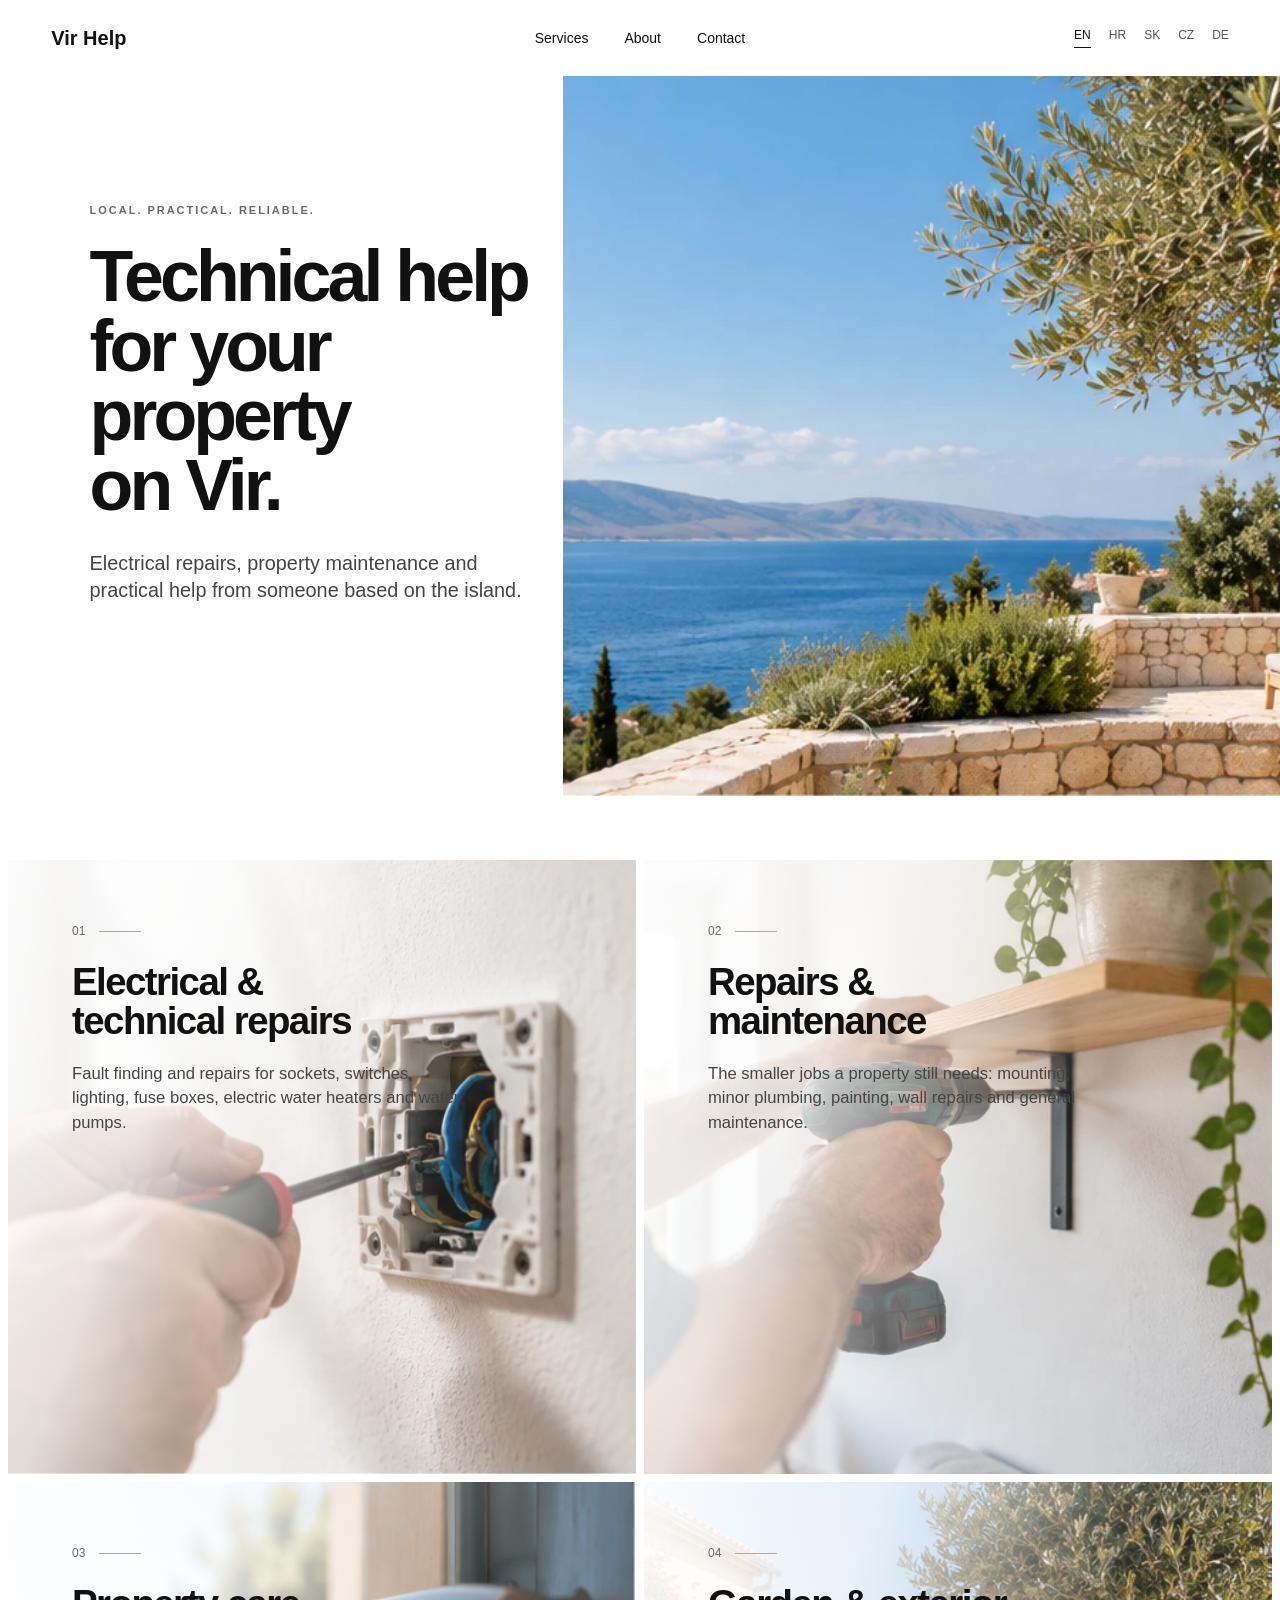
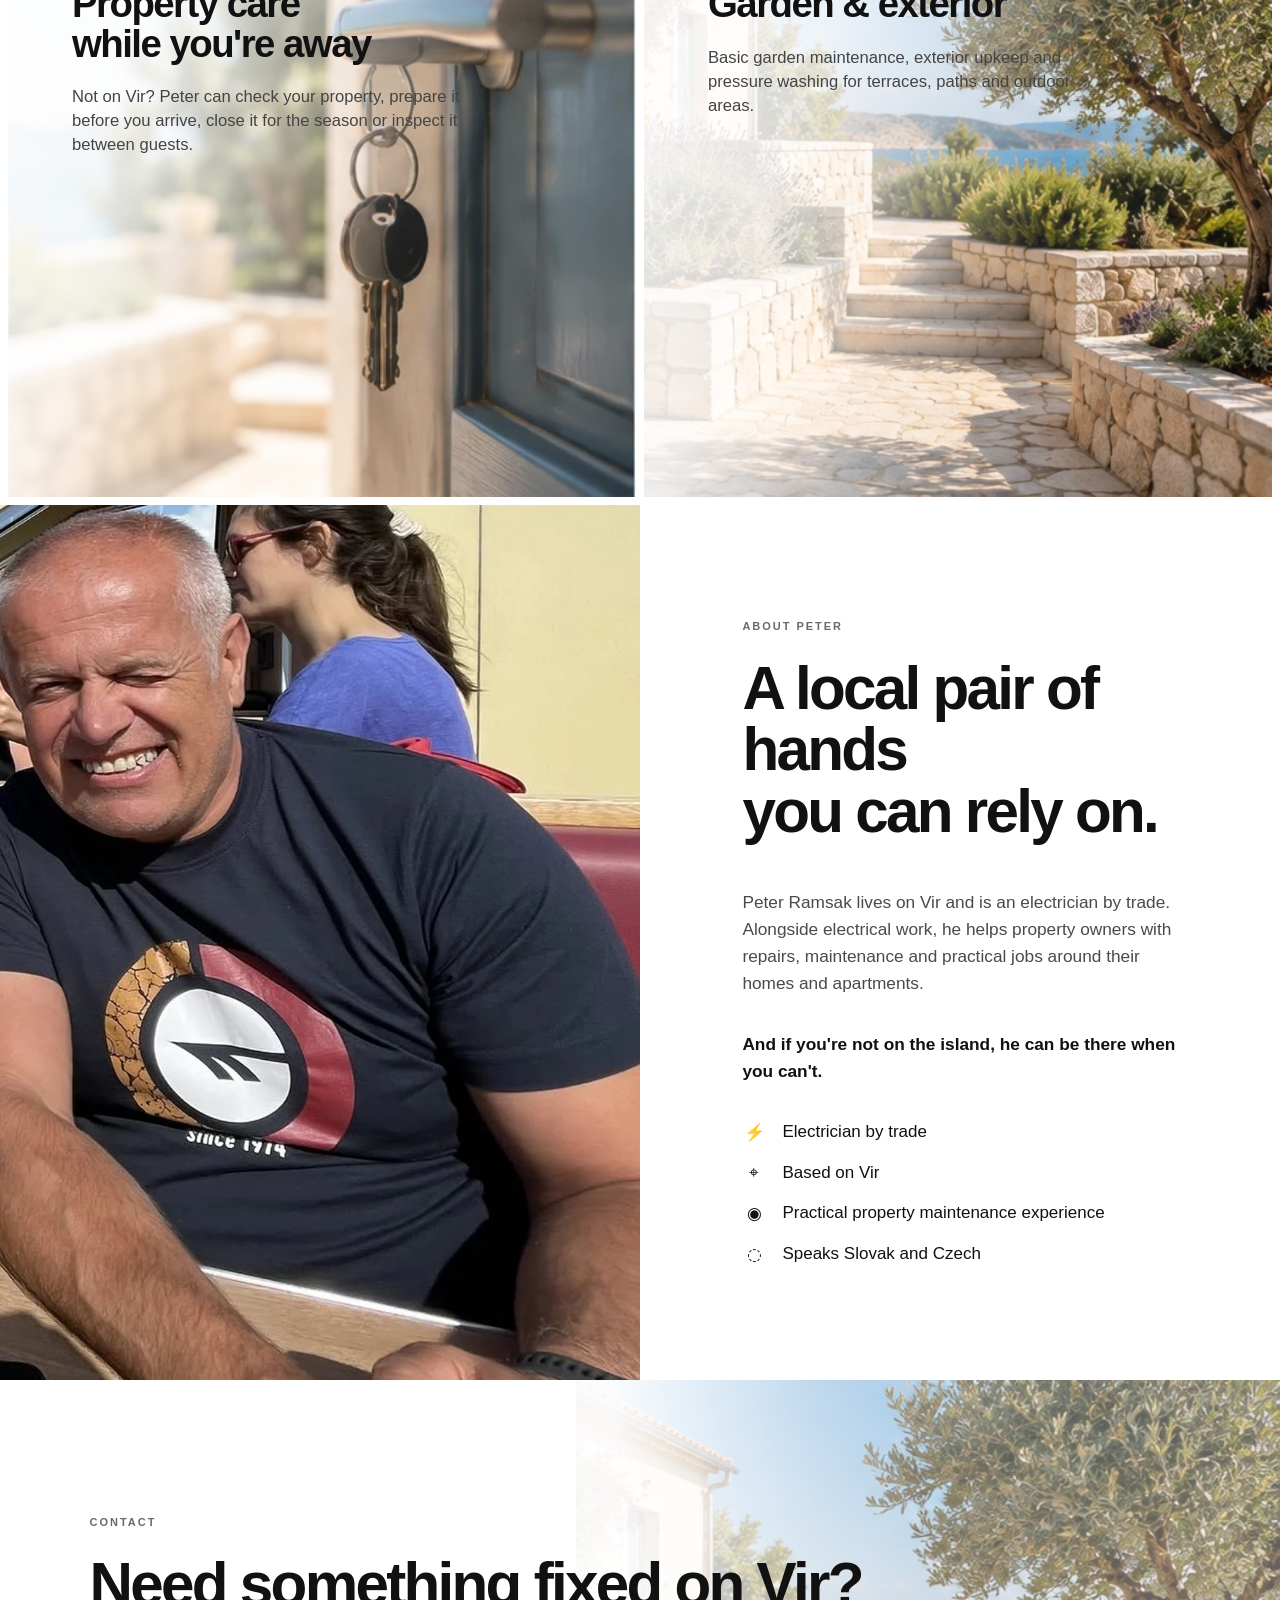
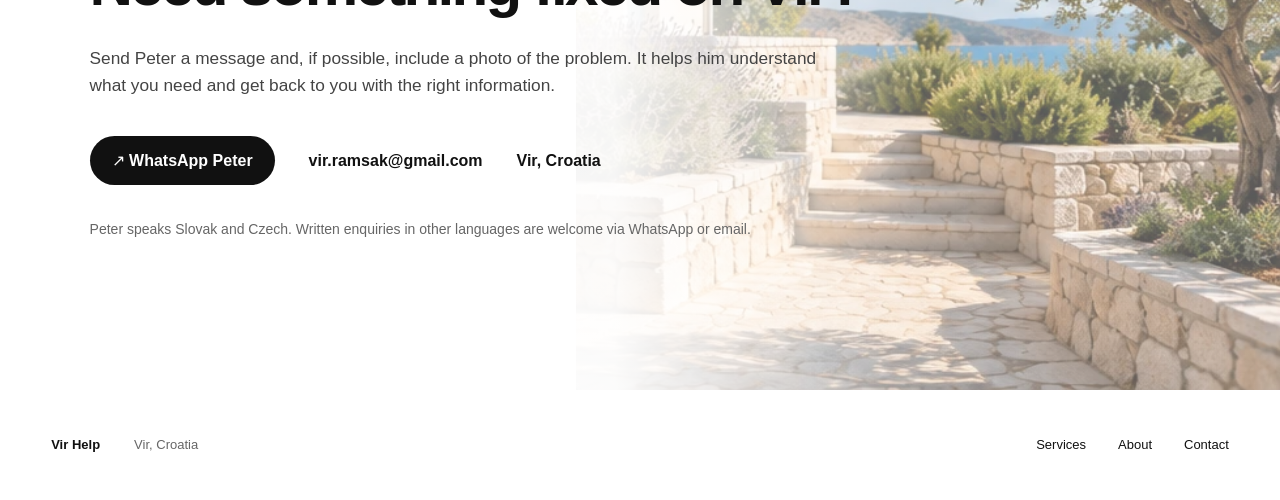
==== index.html @ cfc469b1 "Add files via upload" ====
<!doctype html>
<html lang="en">
<head>
  <meta charset="utf-8">
  <meta name="viewport" content="width=device-width, initial-scale=1">
  <title>Vir Help | Electrical Repairs & Property Maintenance on Vir</title>
  <meta name="description" content="Local electrical repairs, property maintenance and property care on Vir, Croatia. Technical help for homeowners, holiday properties and apartments.">
  <meta property="og:title" content="Vir Help | Technical help for your property on Vir">
  <meta property="og:description" content="Electrical repairs, property maintenance and practical help from someone based on the island.">
  <meta name="theme-color" content="#ffffff">
  <link rel="stylesheet" href="style.css">
</head>
<body>
  <header class="site-header">
    <a class="brand" href="#top">Vir Help</a>
    <nav class="main-nav" aria-label="Main navigation">
      <a href="#services">Services</a>
      <a href="#about">About</a>
      <a href="#contact">Contact</a>
    </nav>
    <nav class="languages" aria-label="Languages">
      <a class="active" href="#" aria-current="page">EN</a>
      <span>HR</span><span>SK</span><span>CZ</span><span>DE</span>
    </nav>
  </header>

  <main id="top">
    <section class="hero">
      <div class="hero-copy">
        <p class="eyebrow">LOCAL. PRACTICAL. RELIABLE.</p>
        <h1>Technical help<br>for your property<br>on Vir.</h1>
        <p class="hero-lede">Electrical repairs, property maintenance and practical help from someone based on the island.</p>
      </div>
      <div class="hero-image" role="img" aria-label="Property on Vir"></div>
    </section>

    <div class="hero-gap" aria-hidden="true"></div>

    <section class="services-grid" id="services" aria-label="Services">
      <article class="service-card electrical">
        <div class="service-copy">
          <p class="service-number">01 <span></span></p>
          <h2>Electrical &amp;<br>technical repairs</h2>
          <p>Fault finding and repairs for sockets, switches, lighting, fuse boxes, electric water heaters and water pumps.</p>
        </div>
      </article>

      <article class="service-card maintenance">
        <div class="service-copy">
          <p class="service-number">02 <span></span></p>
          <h2>Repairs &amp;<br>maintenance</h2>
          <p>The smaller jobs a property still needs: mounting, minor plumbing, painting, wall repairs and general maintenance.</p>
        </div>
      </article>

      <article class="service-card property-care">
        <div class="service-copy">
          <p class="service-number">03 <span></span></p>
          <h2>Property care<br>while you're away</h2>
          <p>Not on Vir? Peter can check your property, prepare it before you arrive, close it for the season or inspect it between guests.</p>
        </div>
      </article>

      <article class="service-card exterior">
        <div class="service-copy">
          <p class="service-number">04 <span></span></p>
          <h2>Garden &amp; exterior</h2>
          <p>Basic garden maintenance, exterior upkeep and pressure washing for terraces, paths and outdoor areas.</p>
        </div>
      </article>
    </section>

    <section class="about" id="about">
      <div class="about-photo">
        <img src="peter.webp" alt="Peter Ramsak">
      </div>
      <div class="about-copy">
        <p class="eyebrow">ABOUT PETER</p>
        <h2>A local pair of hands<br>you can rely on.</h2>
        <p>Peter Ramsak lives on Vir and is an electrician by trade. Alongside electrical work, he helps property owners with repairs, maintenance and practical jobs around their homes and apartments.</p>
        <p class="about-emphasis">And if you're not on the island, he can be there when you can't.</p>
        <ul class="proof-list">
          <li><span aria-hidden="true">⚡</span> Electrician by trade</li>
          <li><span aria-hidden="true">⌖</span> Based on Vir</li>
          <li><span aria-hidden="true">◉</span> Practical property maintenance experience</li>
          <li><span aria-hidden="true">◌</span> Speaks Slovak and Czech</li>
        </ul>
      </div>
    </section>

    <section class="contact" id="contact">
      <div class="contact-inner">
        <p class="eyebrow">CONTACT</p>
        <h2>Need something fixed on Vir?</h2>
        <p>Send Peter a message and, if possible, include a photo of the problem. It helps him understand what you need and get back to you with the right information.</p>
        <div class="contact-actions">
          <a class="whatsapp" href="https://wa.me/385925024163" target="_blank" rel="noopener">
            <span aria-hidden="true">↗</span> WhatsApp Peter
          </a>
          <a href="mailto:vir.ramsak@gmail.com">vir.ramsak@gmail.com</a>
          <span>Vir, Croatia</span>
        </div>
        <p class="language-note">Peter speaks Slovak and Czech. Written enquiries in other languages are welcome via WhatsApp or email.</p>
      </div>
    </section>
  </main>

  <footer>
    <strong>Vir Help</strong>
    <span>Vir, Croatia</span>
    <nav aria-label="Footer navigation">
      <a href="#services">Services</a>
      <a href="#about">About</a>
      <a href="#contact">Contact</a>
    </nav>
  </footer>
</body>
</html>
---- style.css ----
*{box-sizing:border-box}html{scroll-behavior:smooth}body{margin:0;background:#fff;color:#111;font-family:-apple-system,BlinkMacSystemFont,"Helvetica Neue",Arial,sans-serif;-webkit-font-smoothing:antialiased}a{color:inherit;text-decoration:none}.site-header{height:76px;display:grid;grid-template-columns:1fr auto 1fr;align-items:center;padding:0 clamp(24px,4vw,72px);font-size:14px;background:#fff}.brand{font-size:20px;font-weight:650}.main-nav{display:flex;gap:36px}.languages{justify-self:end;display:flex;gap:18px;font-size:12px}.languages .active{border-bottom:1px solid;padding-bottom:5px}.languages span{color:#555}.hero{min-height:720px;display:grid;grid-template-columns:44% 56%;overflow:hidden}.hero-copy{padding:clamp(90px,10vw,150px) clamp(32px,7vw,110px);padding-right:30px;z-index:2}.eyebrow{font-size:11px;letter-spacing:.18em;font-weight:600;color:#696969;margin:0 0 26px}.hero h1{font-size:clamp(54px,5.6vw,92px);line-height:.97;letter-spacing:-.055em;margin:0;max-width:750px;font-weight:650}.hero-lede{font-size:clamp(18px,1.55vw,25px);line-height:1.35;max-width:570px;color:#444;margin-top:30px}.hero-image{background:linear-gradient(90deg,#fff0 0%,#fff0 25%),url("hero.webp") center/cover no-repeat}.hero-gap{height:clamp(48px,5vw,74px)}.services-grid{display:grid;grid-template-columns:repeat(2,minmax(0,1fr));gap:8px;padding:0 8px}.service-card{position:relative;min-height:clamp(560px,48vw,730px);background-size:cover;background-position:center;overflow:hidden}.service-card:after{content:"";position:absolute;inset:0;background:linear-gradient(110deg,rgba(255,255,255,.96) 0%,rgba(255,255,255,.82) 28%,rgba(255,255,255,.12) 61%,rgba(255,255,255,0) 100%)}.electrical{background-image:url("electrical.webp")}.maintenance{background-image:url("maintenance.webp")}.property-care{background-image:url("property-care.webp")}.exterior{background-image:url("exterior.webp")}.service-copy{position:relative;z-index:1;padding:clamp(42px,5vw,76px);max-width:530px}.service-number{font-size:12px;color:#6a6a6a;display:flex;align-items:center;gap:14px;margin:0 0 24px}.service-number span{display:inline-block;width:42px;height:1px;background:#aaa}.service-card h2{font-size:clamp(32px,3vw,48px);line-height:1.02;letter-spacing:-.04em;margin:0 0 22px}.service-card p:not(.service-number){font-size:clamp(16px,1.3vw,20px);line-height:1.45;color:#444;margin:0;max-width:470px}.about{min-height:720px;display:grid;grid-template-columns:1fr 1fr;margin-top:8px}.about-photo{overflow:hidden}.about-photo img{width:100%;height:100%;object-fit:cover;object-position:center 42%;display:block}.about-copy{padding:clamp(70px,9vw,140px) clamp(45px,8vw,130px);display:flex;flex-direction:column;justify-content:center}.about h2,.contact h2{font-size:clamp(42px,4.7vw,76px);line-height:1.02;letter-spacing:-.045em;margin:0 0 30px}.about-copy>p:not(.eyebrow){font-size:clamp(17px,1.35vw,21px);line-height:1.55;color:#4a4a4a;max-width:690px}.about-emphasis{color:#111!important;font-weight:600}.proof-list{list-style:none;padding:20px 0 0;margin:0;display:grid;gap:20px;font-size:17px}.proof-list li{display:flex;align-items:center;gap:16px}.proof-list li span{width:24px;text-align:center}.contact{min-height:610px;display:flex;align-items:center;background:linear-gradient(90deg,rgba(255,255,255,1) 0%,rgba(255,255,255,.96) 48%,rgba(255,255,255,.35) 72%),url("exterior.webp") right center/55% 100% no-repeat}.contact-inner{padding:clamp(75px,8vw,130px) clamp(32px,7vw,110px);max-width:1050px}.contact-inner>p:not(.eyebrow):not(.language-note){font-size:clamp(17px,1.35vw,21px);line-height:1.55;color:#444;max-width:760px}.contact-actions{display:flex;align-items:center;flex-wrap:wrap;gap:20px 34px;margin-top:38px;font-size:16px;font-weight:550}.whatsapp{background:#111;color:#fff;padding:15px 22px;border-radius:999px}.language-note{margin-top:34px;color:#666;font-size:14px;line-height:1.5}footer{min-height:110px;display:grid;grid-template-columns:auto auto 1fr;gap:34px;align-items:center;padding:0 clamp(24px,4vw,72px);font-size:13px}footer span{color:#666}footer nav{justify-self:end;display:flex;gap:32px}@media(max-width:850px){.site-header{grid-template-columns:1fr auto;height:66px}.main-nav{display:none}.languages{gap:11px}.hero{grid-template-columns:1fr;min-height:auto}.hero-copy{padding:85px 24px 60px}.hero h1{font-size:clamp(50px,13vw,74px)}.hero-image{height:50vh;min-height:380px}.hero-gap{height:48px}.services-grid{grid-template-columns:1fr;padding:0 6px;gap:6px}.service-card{min-height:620px}.service-copy{padding:42px 28px}.service-card:after{background:linear-gradient(180deg,rgba(255,255,255,.96) 0%,rgba(255,255,255,.78) 30%,rgba(255,255,255,0) 68%)}.about{grid-template-columns:1fr;min-height:auto;margin-top:6px}.about-photo{height:70vh;min-height:520px}.about-copy{padding:80px 24px 90px}.contact{min-height:650px;background:linear-gradient(180deg,#fff 0%,rgba(255,255,255,.94) 55%,rgba(255,255,255,.35) 100%),url("exterior.webp") center bottom/cover no-repeat}.contact-inner{padding:85px 24px 150px}.contact-actions{align-items:flex-start;flex-direction:column}.whatsapp{padding:16px 22px}footer{grid-template-columns:1fr 1fr;padding:30px 24px;gap:12px}footer nav{grid-column:1/-1;justify-self:start;margin-top:12px;gap:24px}}@media(max-width:480px){.languages span:nth-of-type(1),.languages span:nth-of-type(4){display:none}.service-card{min-height:570px}.about-photo{min-height:460px}.hero-image{min-height:330px}}@media(prefers-reduced-motion:reduce){html{scroll-behavior:auto}}
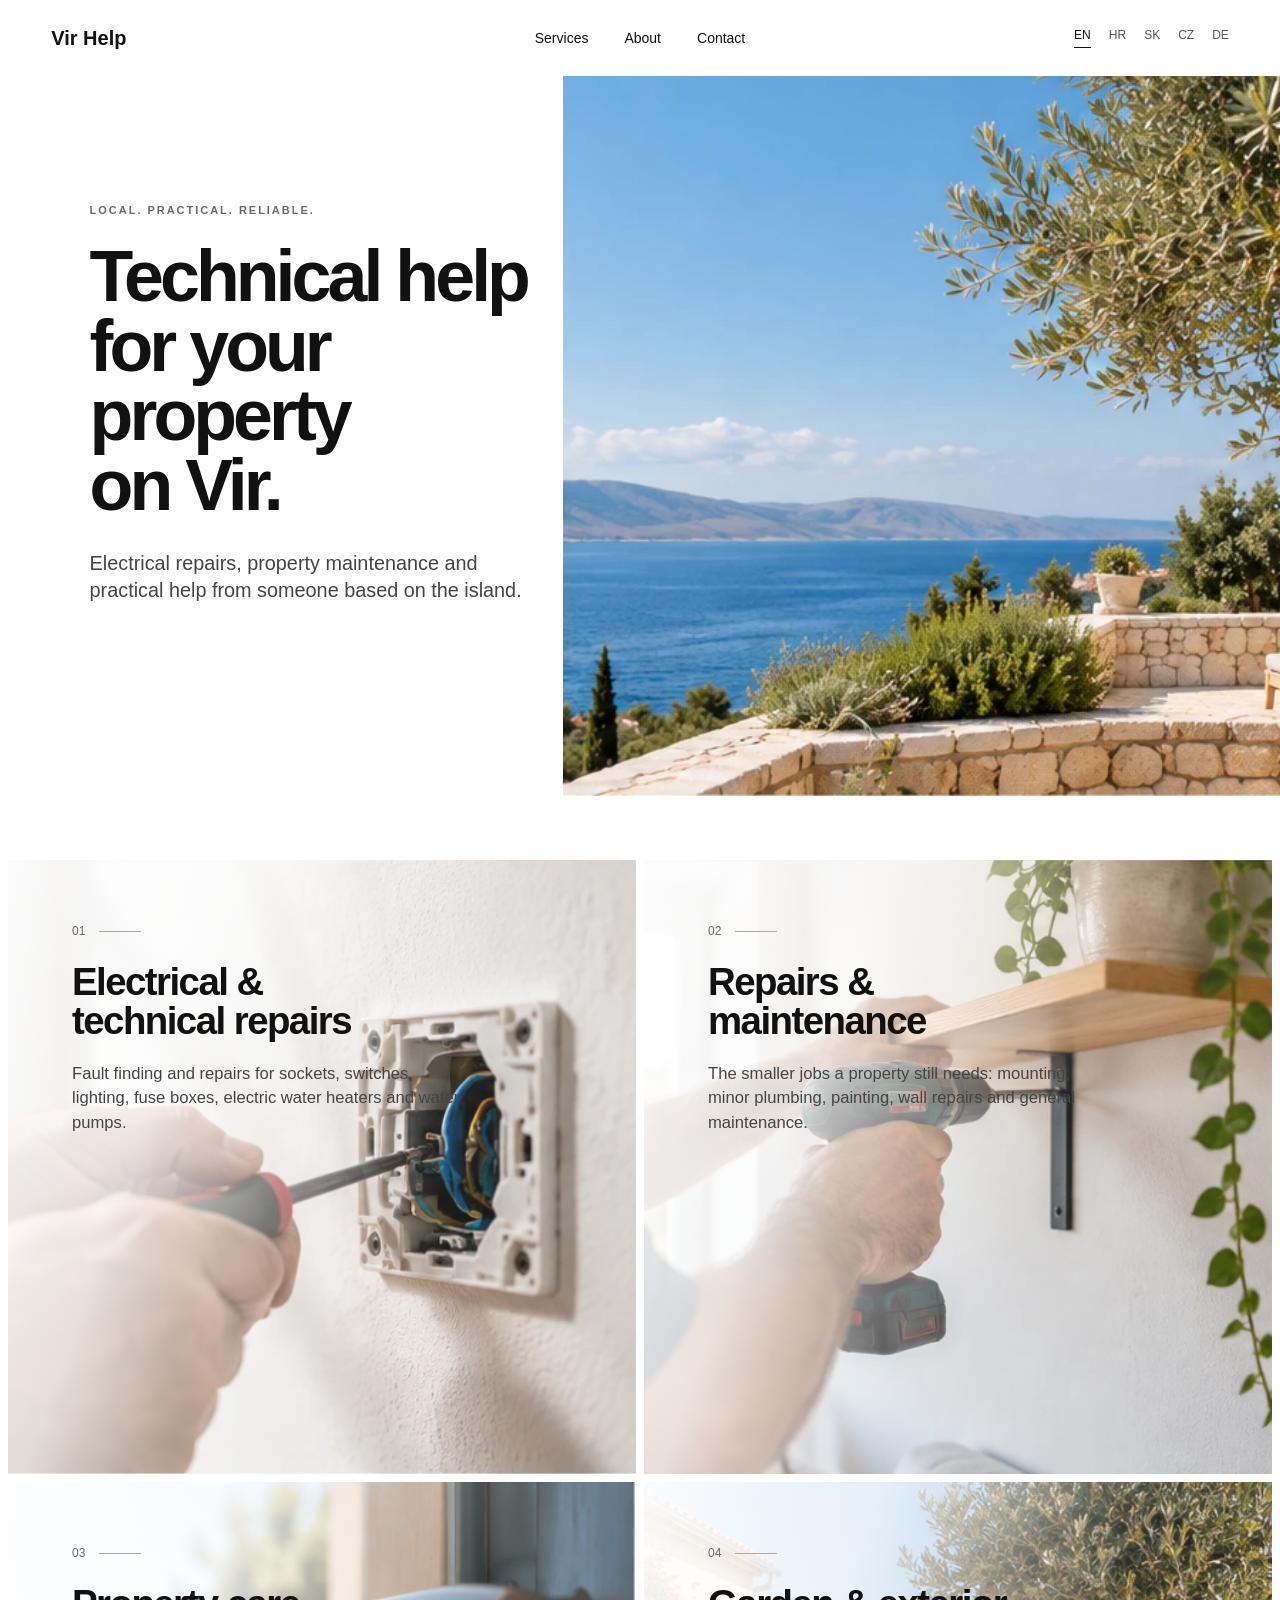
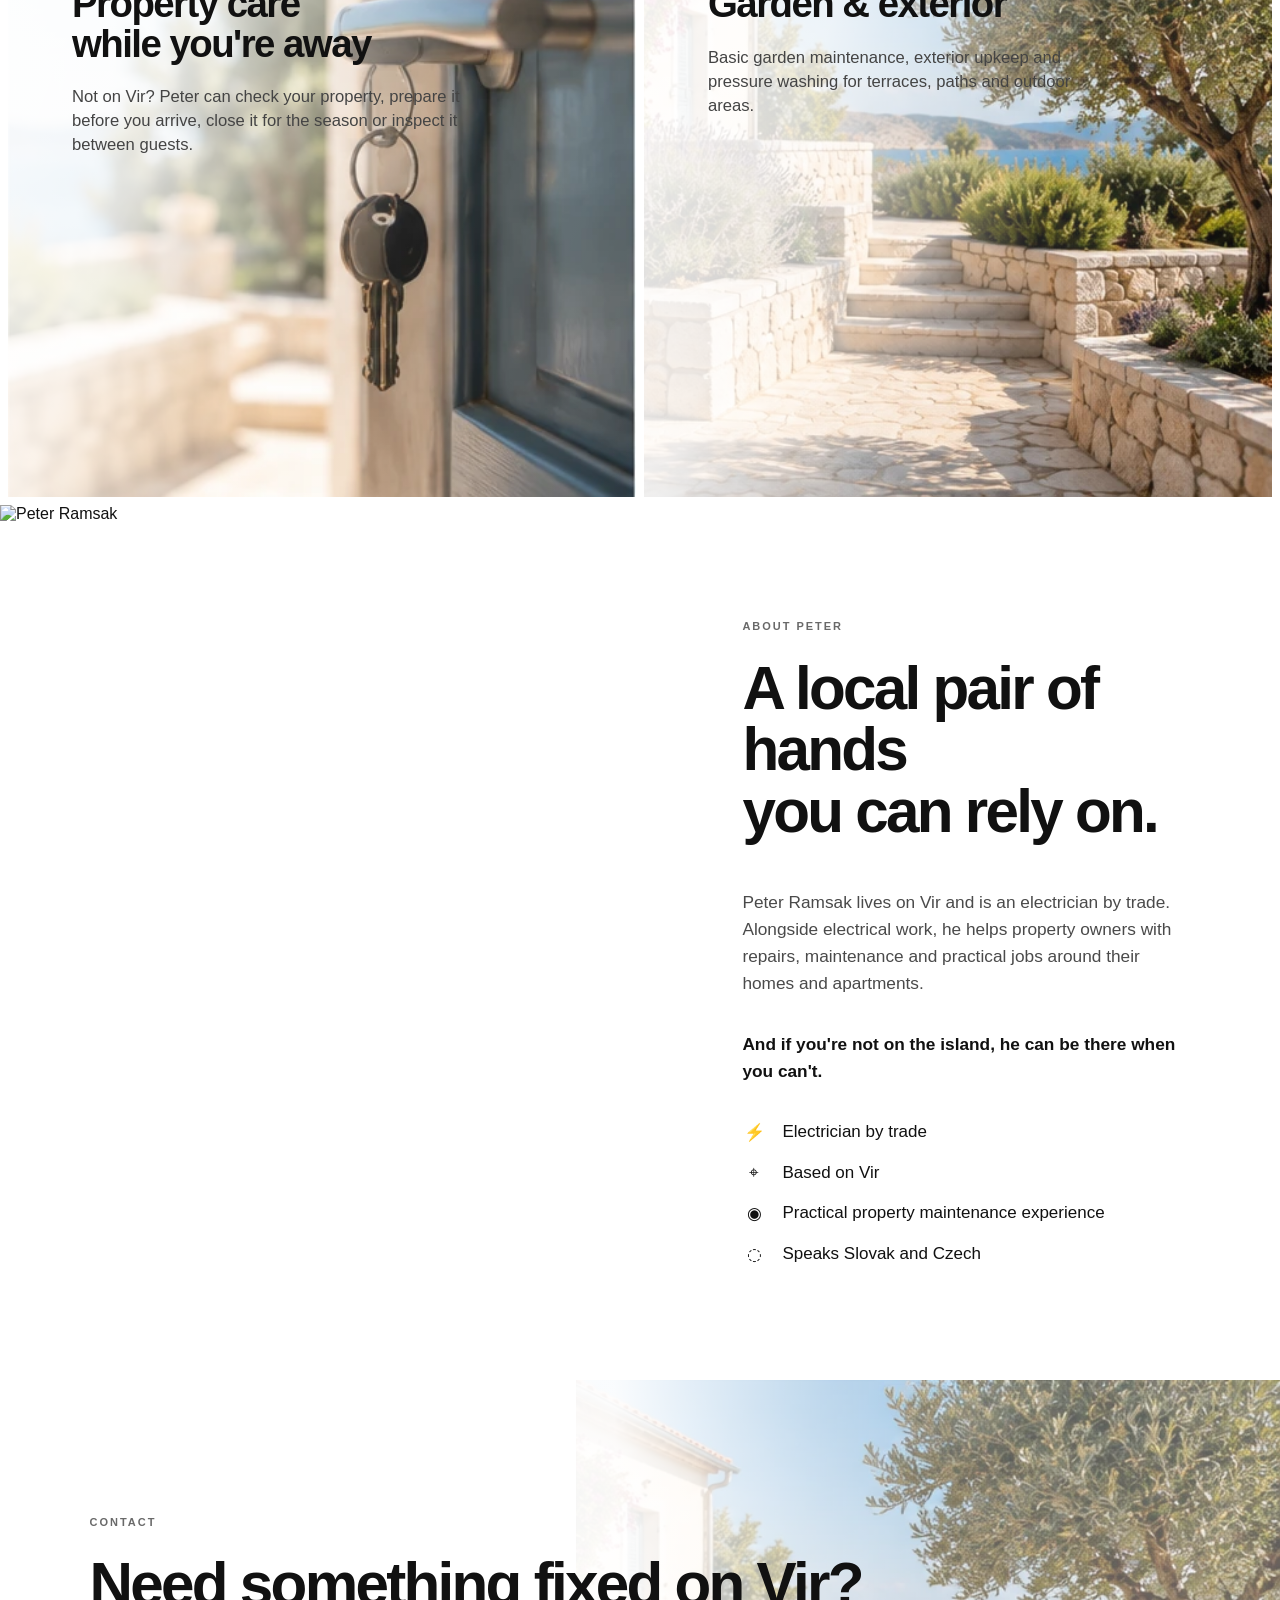
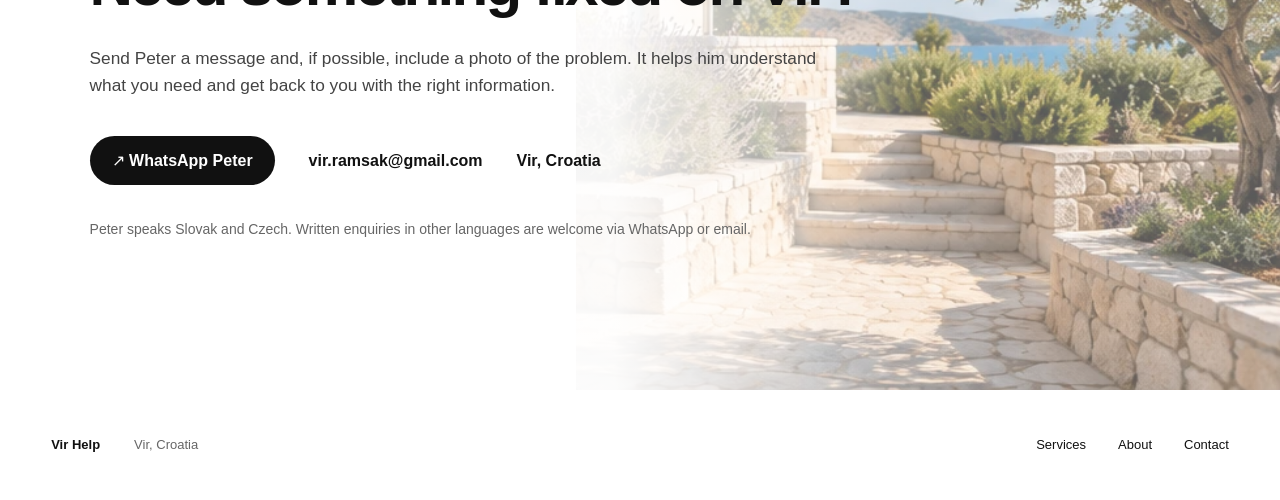
==== commit 49cd5fdf: "Update index.html" ====
--- a/index.html
+++ b/index.html
@@ -72,7 +72,7 @@
 
     <section class="about" id="about">
       <div class="about-photo">
-        <img src="peter.webp" alt="Peter Ramsak">
+        <img src="peter.jpeg" alt="Peter Ramsak">
       </div>
       <div class="about-copy">
         <p class="eyebrow">ABOUT PETER</p>
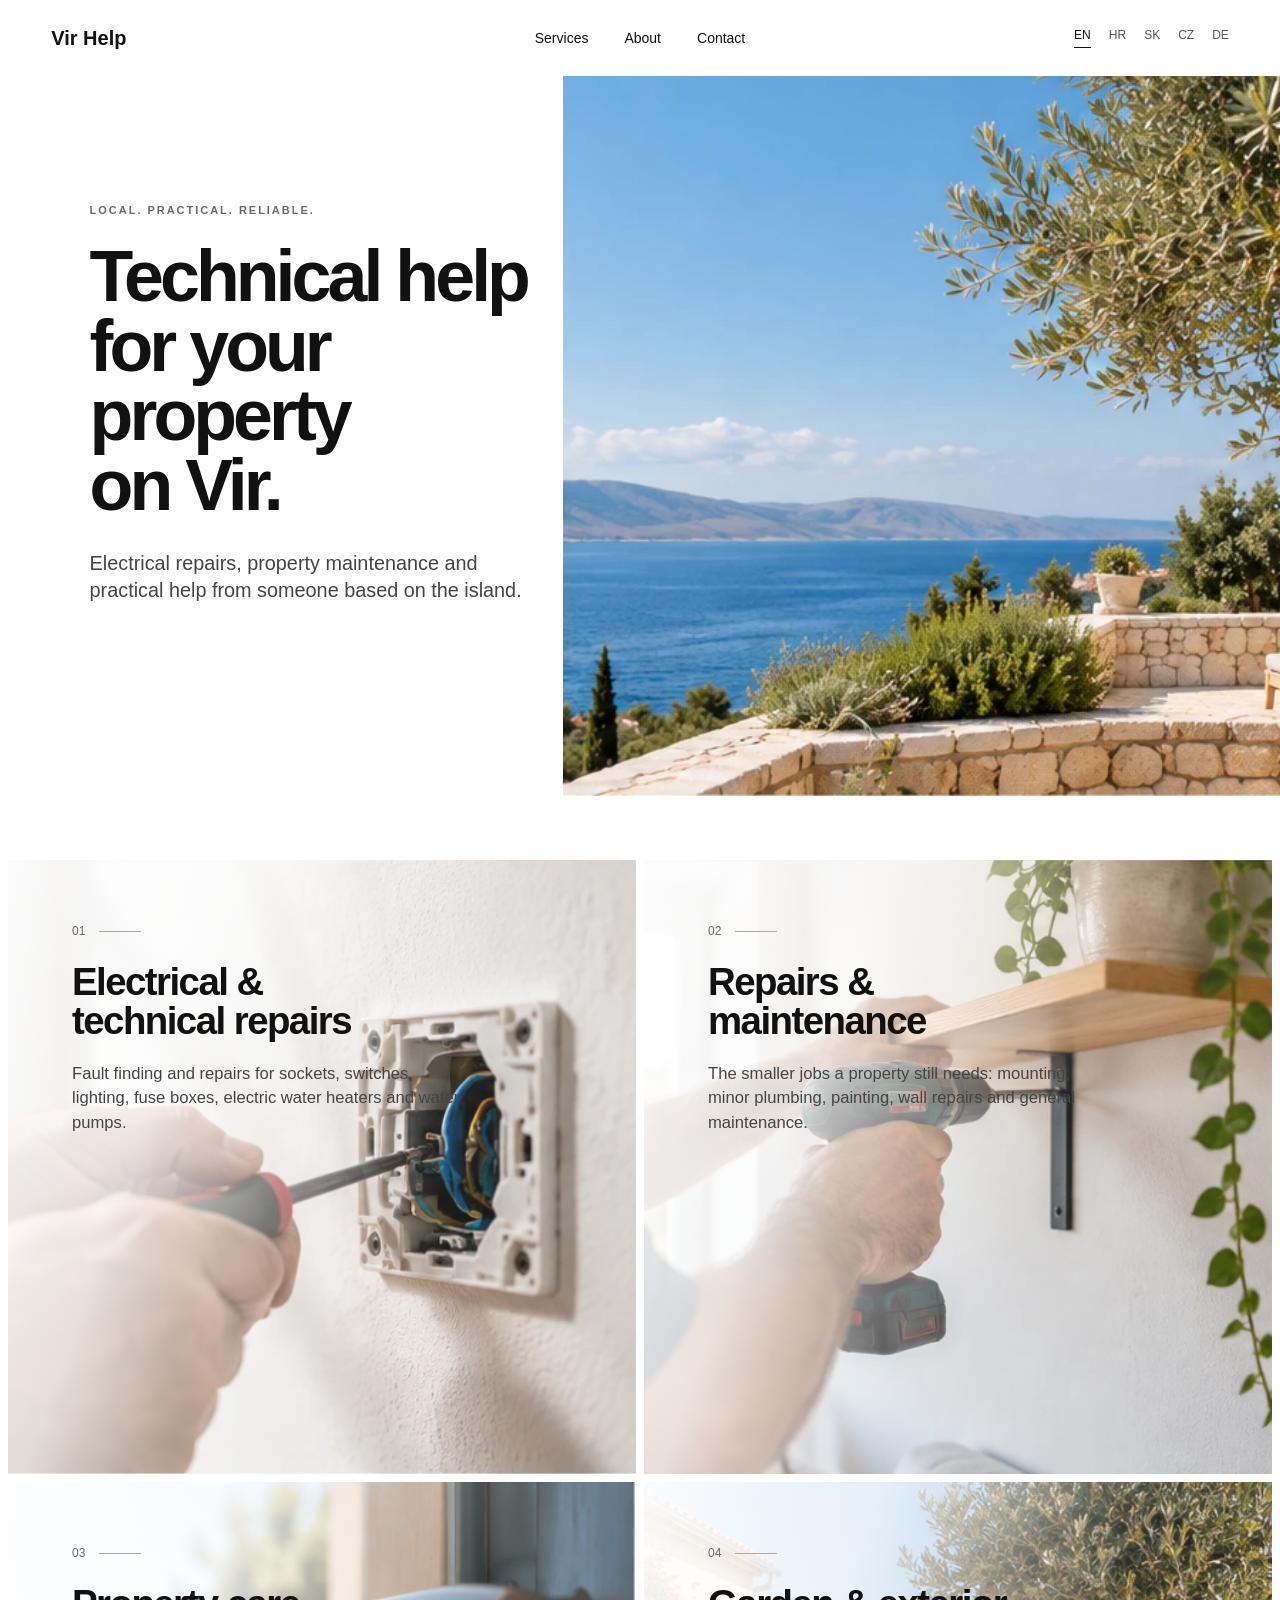
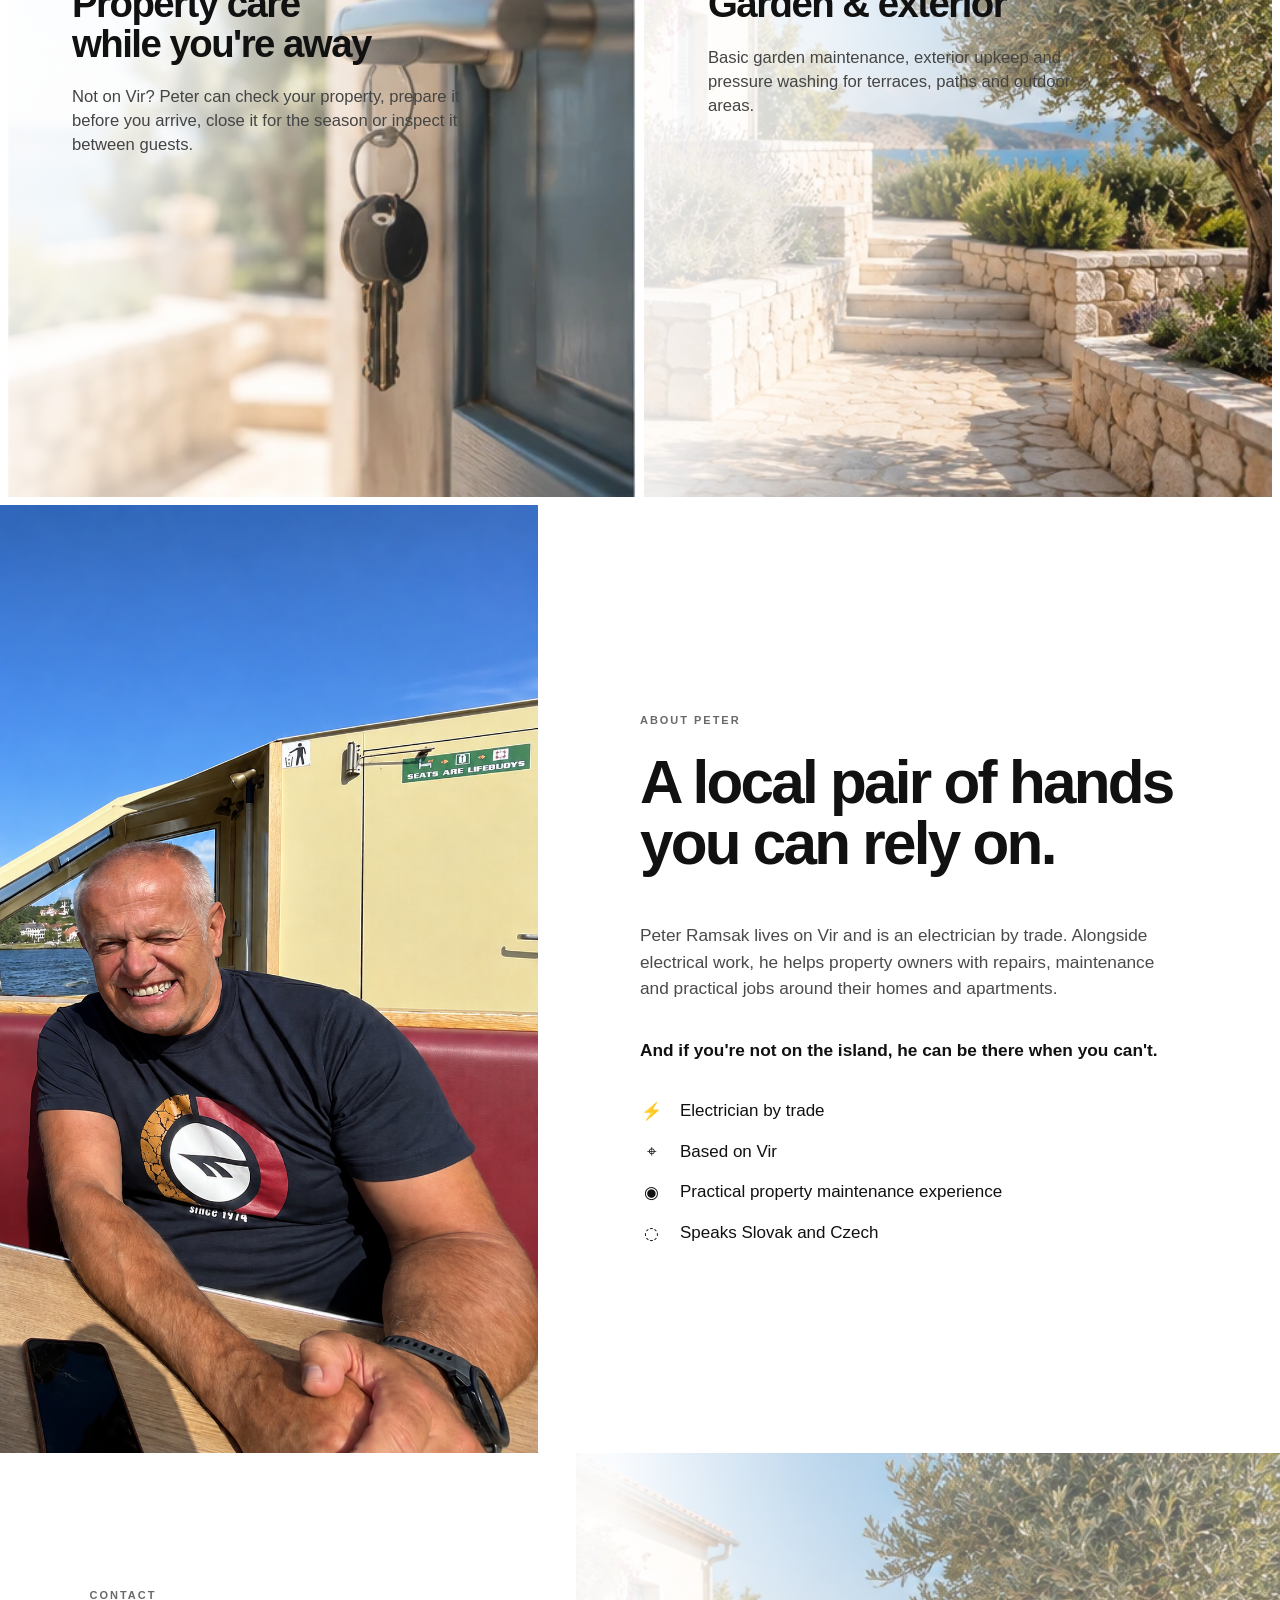
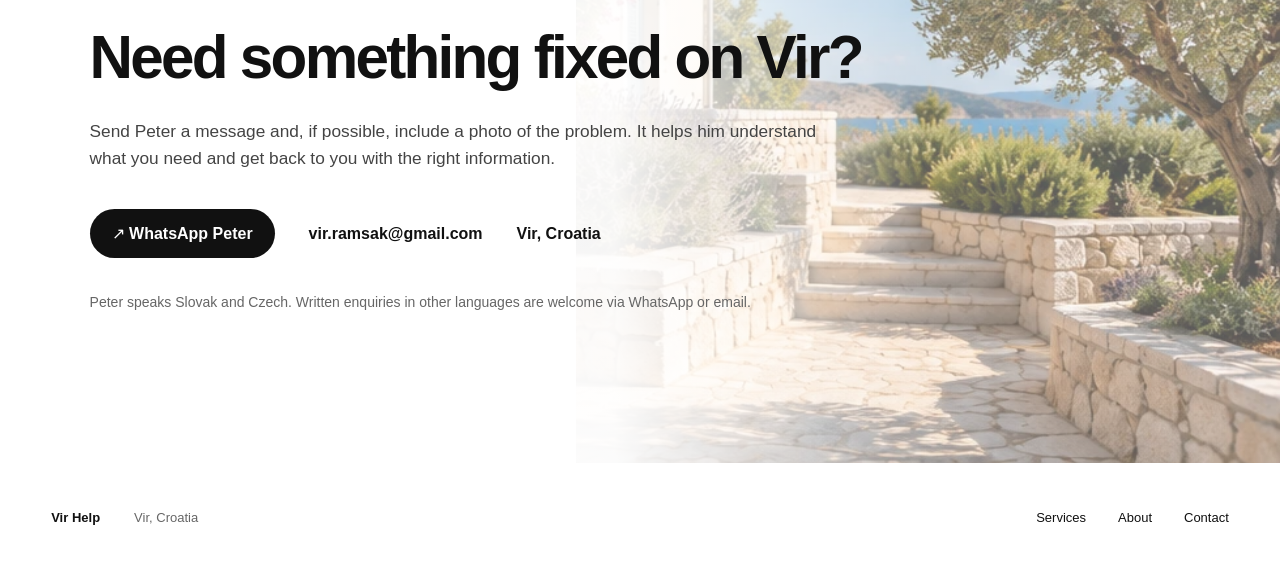
==== commit b16af38f: "Fix Peter image filename" ====
--- a/index.html
+++ b/index.html
@@ -72,7 +72,7 @@
 
     <section class="about" id="about">
       <div class="about-photo">
-        <img src="peter.jpeg" alt="Peter Ramsak">
+        <img src="peter.png" alt="Peter Ramsak">
       </div>
       <div class="about-copy">
         <p class="eyebrow">ABOUT PETER</p>
--- a/style.css
+++ b/style.css
@@ -1 +1 @@
-*{box-sizing:border-box}html{scroll-behavior:smooth}body{margin:0;background:#fff;color:#111;font-family:-apple-system,BlinkMacSystemFont,"Helvetica Neue",Arial,sans-serif;-webkit-font-smoothing:antialiased}a{color:inherit;text-decoration:none}.site-header{height:76px;display:grid;grid-template-columns:1fr auto 1fr;align-items:center;padding:0 clamp(24px,4vw,72px);font-size:14px;background:#fff}.brand{font-size:20px;font-weight:650}.main-nav{display:flex;gap:36px}.languages{justify-self:end;display:flex;gap:18px;font-size:12px}.languages .active{border-bottom:1px solid;padding-bottom:5px}.languages span{color:#555}.hero{min-height:720px;display:grid;grid-template-columns:44% 56%;overflow:hidden}.hero-copy{padding:clamp(90px,10vw,150px) clamp(32px,7vw,110px);padding-right:30px;z-index:2}.eyebrow{font-size:11px;letter-spacing:.18em;font-weight:600;color:#696969;margin:0 0 26px}.hero h1{font-size:clamp(54px,5.6vw,92px);line-height:.97;letter-spacing:-.055em;margin:0;max-width:750px;font-weight:650}.hero-lede{font-size:clamp(18px,1.55vw,25px);line-height:1.35;max-width:570px;color:#444;margin-top:30px}.hero-image{background:linear-gradient(90deg,#fff0 0%,#fff0 25%),url("hero.webp") center/cover no-repeat}.hero-gap{height:clamp(48px,5vw,74px)}.services-grid{display:grid;grid-template-columns:repeat(2,minmax(0,1fr));gap:8px;padding:0 8px}.service-card{position:relative;min-height:clamp(560px,48vw,730px);background-size:cover;background-position:center;overflow:hidden}.service-card:after{content:"";position:absolute;inset:0;background:linear-gradient(110deg,rgba(255,255,255,.96) 0%,rgba(255,255,255,.82) 28%,rgba(255,255,255,.12) 61%,rgba(255,255,255,0) 100%)}.electrical{background-image:url("electrical.webp")}.maintenance{background-image:url("maintenance.webp")}.property-care{background-image:url("property-care.webp")}.exterior{background-image:url("exterior.webp")}.service-copy{position:relative;z-index:1;padding:clamp(42px,5vw,76px);max-width:530px}.service-number{font-size:12px;color:#6a6a6a;display:flex;align-items:center;gap:14px;margin:0 0 24px}.service-number span{display:inline-block;width:42px;height:1px;background:#aaa}.service-card h2{font-size:clamp(32px,3vw,48px);line-height:1.02;letter-spacing:-.04em;margin:0 0 22px}.service-card p:not(.service-number){font-size:clamp(16px,1.3vw,20px);line-height:1.45;color:#444;margin:0;max-width:470px}.about{min-height:720px;display:grid;grid-template-columns:1fr 1fr;margin-top:8px}.about-photo{overflow:hidden}.about-photo img{width:100%;height:100%;object-fit:cover;object-position:center 42%;display:block}.about-copy{padding:clamp(70px,9vw,140px) clamp(45px,8vw,130px);display:flex;flex-direction:column;justify-content:center}.about h2,.contact h2{font-size:clamp(42px,4.7vw,76px);line-height:1.02;letter-spacing:-.045em;margin:0 0 30px}.about-copy>p:not(.eyebrow){font-size:clamp(17px,1.35vw,21px);line-height:1.55;color:#4a4a4a;max-width:690px}.about-emphasis{color:#111!important;font-weight:600}.proof-list{list-style:none;padding:20px 0 0;margin:0;display:grid;gap:20px;font-size:17px}.proof-list li{display:flex;align-items:center;gap:16px}.proof-list li span{width:24px;text-align:center}.contact{min-height:610px;display:flex;align-items:center;background:linear-gradient(90deg,rgba(255,255,255,1) 0%,rgba(255,255,255,.96) 48%,rgba(255,255,255,.35) 72%),url("exterior.webp") right center/55% 100% no-repeat}.contact-inner{padding:clamp(75px,8vw,130px) clamp(32px,7vw,110px);max-width:1050px}.contact-inner>p:not(.eyebrow):not(.language-note){font-size:clamp(17px,1.35vw,21px);line-height:1.55;color:#444;max-width:760px}.contact-actions{display:flex;align-items:center;flex-wrap:wrap;gap:20px 34px;margin-top:38px;font-size:16px;font-weight:550}.whatsapp{background:#111;color:#fff;padding:15px 22px;border-radius:999px}.language-note{margin-top:34px;color:#666;font-size:14px;line-height:1.5}footer{min-height:110px;display:grid;grid-template-columns:auto auto 1fr;gap:34px;align-items:center;padding:0 clamp(24px,4vw,72px);font-size:13px}footer span{color:#666}footer nav{justify-self:end;display:flex;gap:32px}@media(max-width:850px){.site-header{grid-template-columns:1fr auto;height:66px}.main-nav{display:none}.languages{gap:11px}.hero{grid-template-columns:1fr;min-height:auto}.hero-copy{padding:85px 24px 60px}.hero h1{font-size:clamp(50px,13vw,74px)}.hero-image{height:50vh;min-height:380px}.hero-gap{height:48px}.services-grid{grid-template-columns:1fr;padding:0 6px;gap:6px}.service-card{min-height:620px}.service-copy{padding:42px 28px}.service-card:after{background:linear-gradient(180deg,rgba(255,255,255,.96) 0%,rgba(255,255,255,.78) 30%,rgba(255,255,255,0) 68%)}.about{grid-template-columns:1fr;min-height:auto;margin-top:6px}.about-photo{height:70vh;min-height:520px}.about-copy{padding:80px 24px 90px}.contact{min-height:650px;background:linear-gradient(180deg,#fff 0%,rgba(255,255,255,.94) 55%,rgba(255,255,255,.35) 100%),url("exterior.webp") center bottom/cover no-repeat}.contact-inner{padding:85px 24px 150px}.contact-actions{align-items:flex-start;flex-direction:column}.whatsapp{padding:16px 22px}footer{grid-template-columns:1fr 1fr;padding:30px 24px;gap:12px}footer nav{grid-column:1/-1;justify-self:start;margin-top:12px;gap:24px}}@media(max-width:480px){.languages span:nth-of-type(1),.languages span:nth-of-type(4){display:none}.service-card{min-height:570px}.about-photo{min-height:460px}.hero-image{min-height:330px}}@media(prefers-reduced-motion:reduce){html{scroll-behavior:auto}}
+*{box-sizing:border-box}html{scroll-behavior:smooth}body{margin:0;background:#fff;color:#111;font-family:-apple-system,BlinkMacSystemFont,"Helvetica Neue",Arial,sans-serif;-webkit-font-smoothing:antialiased}a{color:inherit;text-decoration:none}.site-header{height:76px;display:grid;grid-template-columns:1fr auto 1fr;align-items:center;padding:0 clamp(24px,4vw,72px);font-size:14px;background:#fff}.brand{font-size:20px;font-weight:650}.main-nav{display:flex;gap:36px}.languages{justify-self:end;display:flex;gap:18px;font-size:12px}.languages .active{border-bottom:1px solid;padding-bottom:5px}.languages span{color:#555}.hero{min-height:720px;display:grid;grid-template-columns:44% 56%;overflow:hidden}.hero-copy{padding:clamp(90px,10vw,150px) clamp(32px,7vw,110px);padding-right:30px;z-index:2}.eyebrow{font-size:11px;letter-spacing:.18em;font-weight:600;color:#696969;margin:0 0 26px}.hero h1{font-size:clamp(54px,5.6vw,92px);line-height:.97;letter-spacing:-.055em;margin:0;max-width:750px;font-weight:650}.hero-lede{font-size:clamp(18px,1.55vw,25px);line-height:1.35;max-width:570px;color:#444;margin-top:30px}.hero-image{background:linear-gradient(90deg,#fff0 0%,#fff0 25%),url("hero.webp") center/cover no-repeat}.hero-gap{height:clamp(48px,5vw,74px)}.services-grid{display:grid;grid-template-columns:repeat(2,minmax(0,1fr));gap:8px;padding:0 8px}.service-card{position:relative;min-height:clamp(560px,48vw,730px);background-size:cover;background-position:center;overflow:hidden}.service-card:after{content:"";position:absolute;inset:0;background:linear-gradient(110deg,rgba(255,255,255,.96) 0%,rgba(255,255,255,.82) 28%,rgba(255,255,255,.12) 61%,rgba(255,255,255,0) 100%)}.electrical{background-image:url("electrical.webp")}.maintenance{background-image:url("maintenance.webp")}.property-care{background-image:url("property-care.webp")}.exterior{background-image:url("exterior.webp")}.service-copy{position:relative;z-index:1;padding:clamp(42px,5vw,76px);max-width:530px}.service-number{font-size:12px;color:#6a6a6a;display:flex;align-items:center;gap:14px;margin:0 0 24px}.service-number span{display:inline-block;width:42px;height:1px;background:#aaa}.service-card h2{font-size:clamp(32px,3vw,48px);line-height:1.02;letter-spacing:-.04em;margin:0 0 22px}.service-card p:not(.service-number){font-size:clamp(16px,1.3vw,20px);line-height:1.45;color:#444;margin:0;max-width:470px}.about{min-height:720px;display:grid;grid-template-columns:42% 58%;margin-top:8px}.about-photo{overflow:hidden}.about-photo img{width:100%;height:100%;object-fit:cover;object-position:center center;display:block}.about-copy{padding:clamp(70px,9vw,140px) clamp(45px,8vw,130px);display:flex;flex-direction:column;justify-content:center}.about h2,.contact h2{font-size:clamp(42px,4.7vw,76px);line-height:1.02;letter-spacing:-.045em;margin:0 0 30px}.about-copy>p:not(.eyebrow){font-size:clamp(17px,1.35vw,21px);line-height:1.55;color:#4a4a4a;max-width:690px}.about-emphasis{color:#111!important;font-weight:600}.proof-list{list-style:none;padding:20px 0 0;margin:0;display:grid;gap:20px;font-size:17px}.proof-list li{display:flex;align-items:center;gap:16px}.proof-list li span{width:24px;text-align:center}.contact{min-height:610px;display:flex;align-items:center;background:linear-gradient(90deg,rgba(255,255,255,1) 0%,rgba(255,255,255,.96) 48%,rgba(255,255,255,.35) 72%),url("exterior.webp") right center/55% 100% no-repeat}.contact-inner{padding:clamp(75px,8vw,130px) clamp(32px,7vw,110px);max-width:1050px}.contact-inner>p:not(.eyebrow):not(.language-note){font-size:clamp(17px,1.35vw,21px);line-height:1.55;color:#444;max-width:760px}.contact-actions{display:flex;align-items:center;flex-wrap:wrap;gap:20px 34px;margin-top:38px;font-size:16px;font-weight:550}.whatsapp{background:#111;color:#fff;padding:15px 22px;border-radius:999px}.language-note{margin-top:34px;color:#666;font-size:14px;line-height:1.5}footer{min-height:110px;display:grid;grid-template-columns:auto auto 1fr;gap:34px;align-items:center;padding:0 clamp(24px,4vw,72px);font-size:13px}footer span{color:#666}footer nav{justify-self:end;display:flex;gap:32px}@media(max-width:850px){.site-header{grid-template-columns:1fr auto;height:66px}.main-nav{display:none}.languages{gap:11px}.hero{grid-template-columns:1fr;min-height:auto}.hero-copy{padding:85px 24px 60px}.hero h1{font-size:clamp(50px,13vw,74px)}.hero-image{height:50vh;min-height:380px}.hero-gap{height:48px}.services-grid{grid-template-columns:1fr;padding:0 6px;gap:6px}.service-card{min-height:620px}.service-copy{padding:42px 28px}.service-card:after{background:linear-gradient(180deg,rgba(255,255,255,.96) 0%,rgba(255,255,255,.78) 30%,rgba(255,255,255,0) 68%)}.about{grid-template-columns:1fr;min-height:auto;margin-top:6px}.about-photo{height:70vh;min-height:520px}.about-copy{padding:80px 24px 90px}.contact{min-height:650px;background:linear-gradient(180deg,#fff 0%,rgba(255,255,255,.94) 55%,rgba(255,255,255,.35) 100%),url("exterior.webp") center bottom/cover no-repeat}.contact-inner{padding:85px 24px 150px}.contact-actions{align-items:flex-start;flex-direction:column}.whatsapp{padding:16px 22px}footer{grid-template-columns:1fr 1fr;padding:30px 24px;gap:12px}footer nav{grid-column:1/-1;justify-self:start;margin-top:12px;gap:24px}}@media(max-width:480px){.languages span:nth-of-type(1),.languages span:nth-of-type(4){display:none}.service-card{min-height:570px}.about-photo{min-height:460px}.hero-image{min-height:330px}}@media(prefers-reduced-motion:reduce){html{scroll-behavior:auto}}
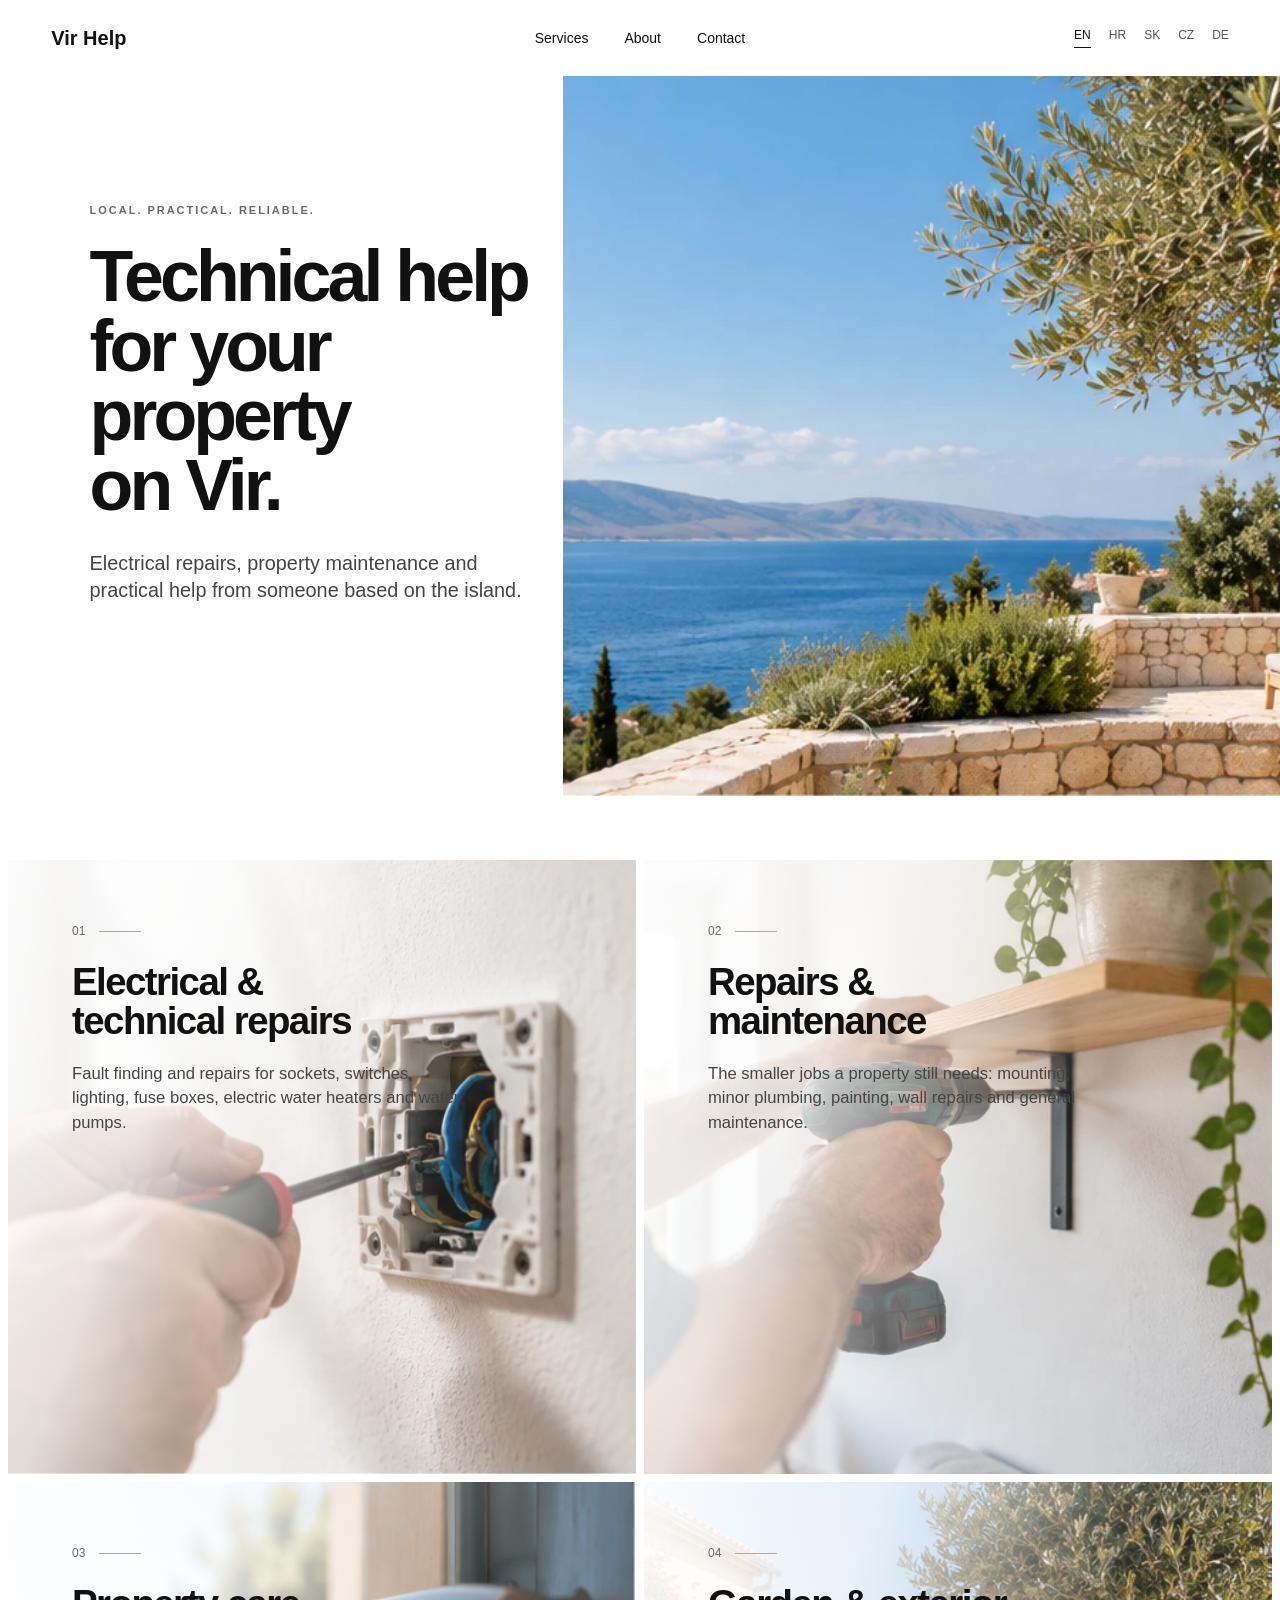
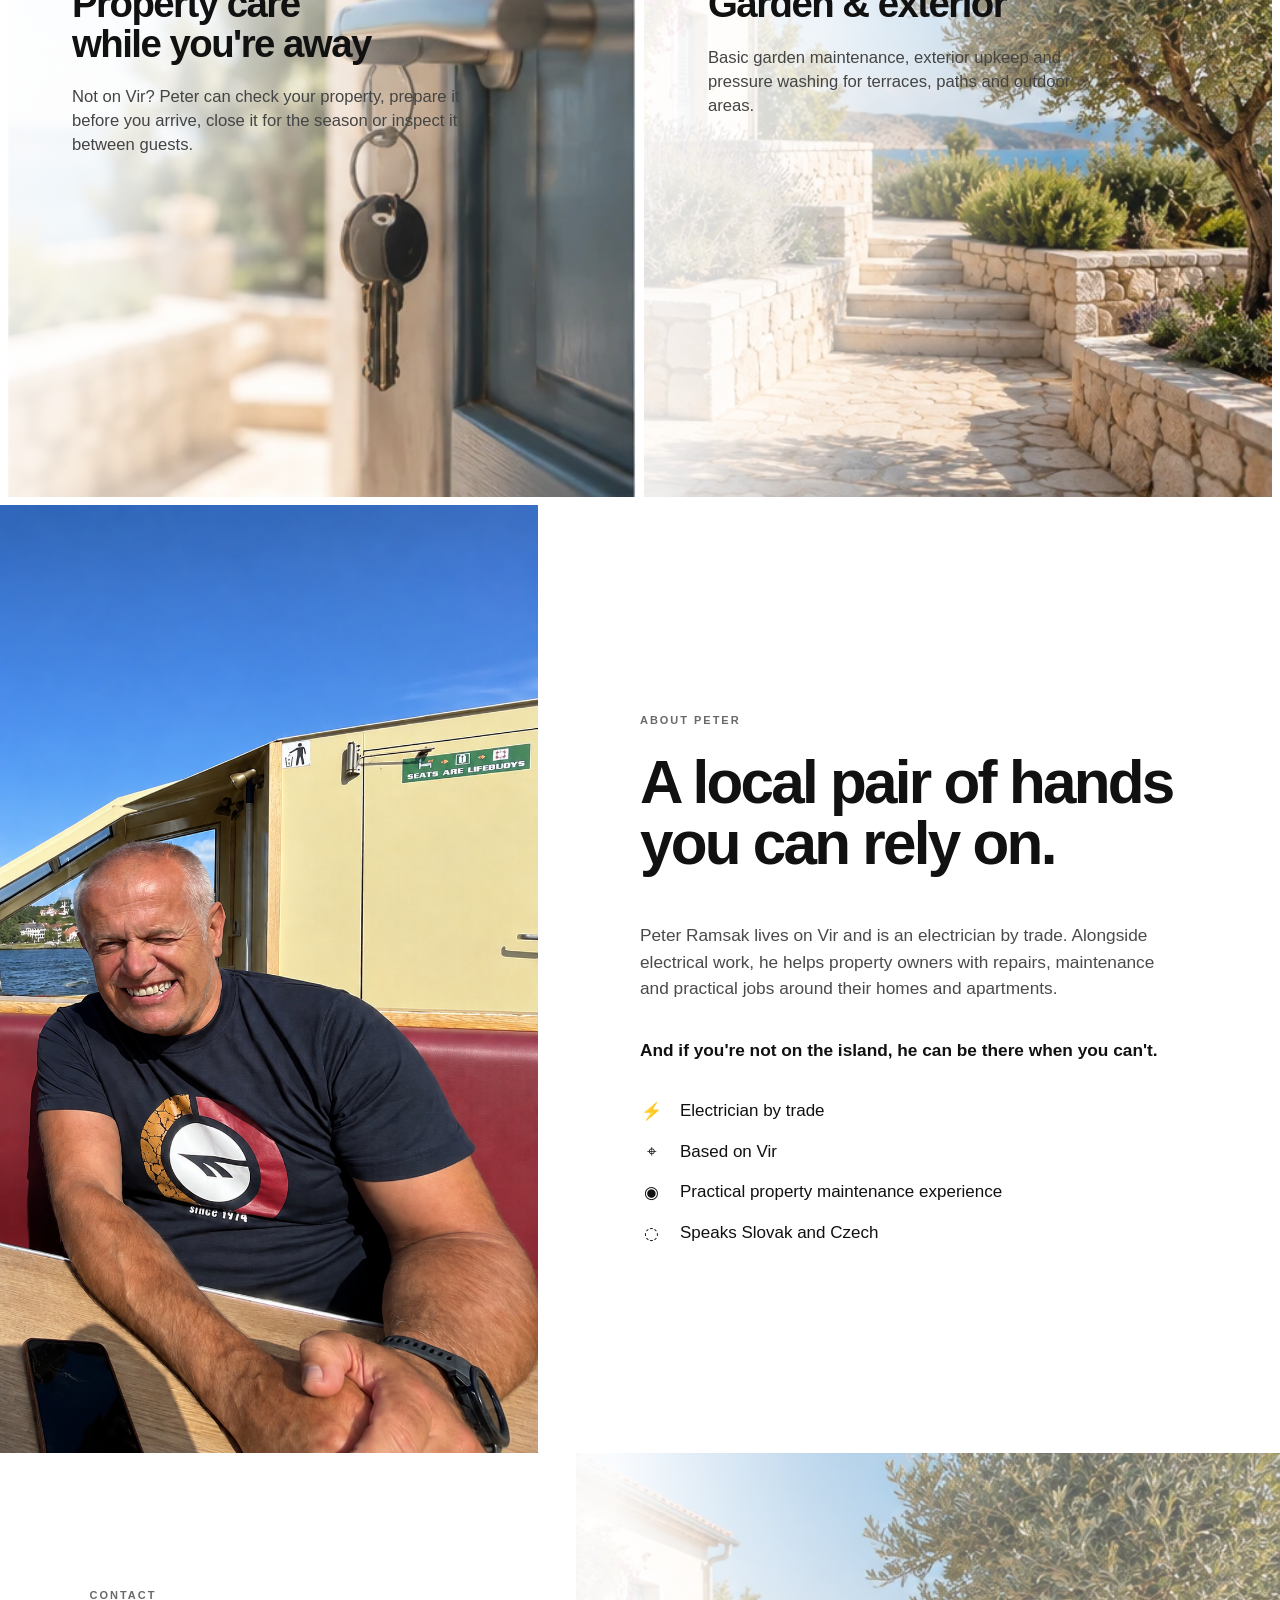
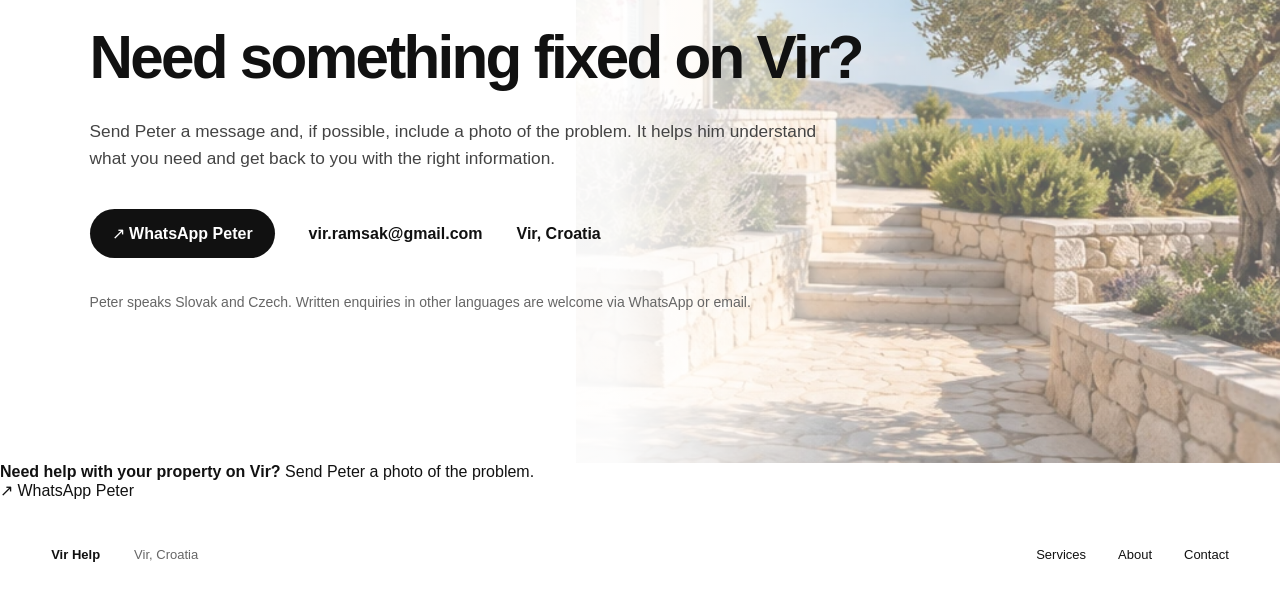
==== commit c29b8204: "Add persistent WhatsApp contact CTA" ====
--- a/index.html
+++ b/index.html
@@ -105,6 +105,17 @@
     </section>
   </main>
 
+  <aside class="sticky-contact" aria-label="Quick WhatsApp contact">
+    <div class="sticky-contact-copy">
+      <strong>Need help with your property on Vir?</strong>
+      <span>Send Peter a photo of the problem.</span>
+    </div>
+    <a class="sticky-whatsapp" href="https://wa.me/385925024163" target="_blank" rel="noopener" aria-label="Message Peter on WhatsApp">
+      <span class="sticky-whatsapp-icon" aria-hidden="true">↗</span>
+      <span>WhatsApp Peter</span>
+    </a>
+  </aside>
+
   <footer>
     <strong>Vir Help</strong>
     <span>Vir, Croatia</span>
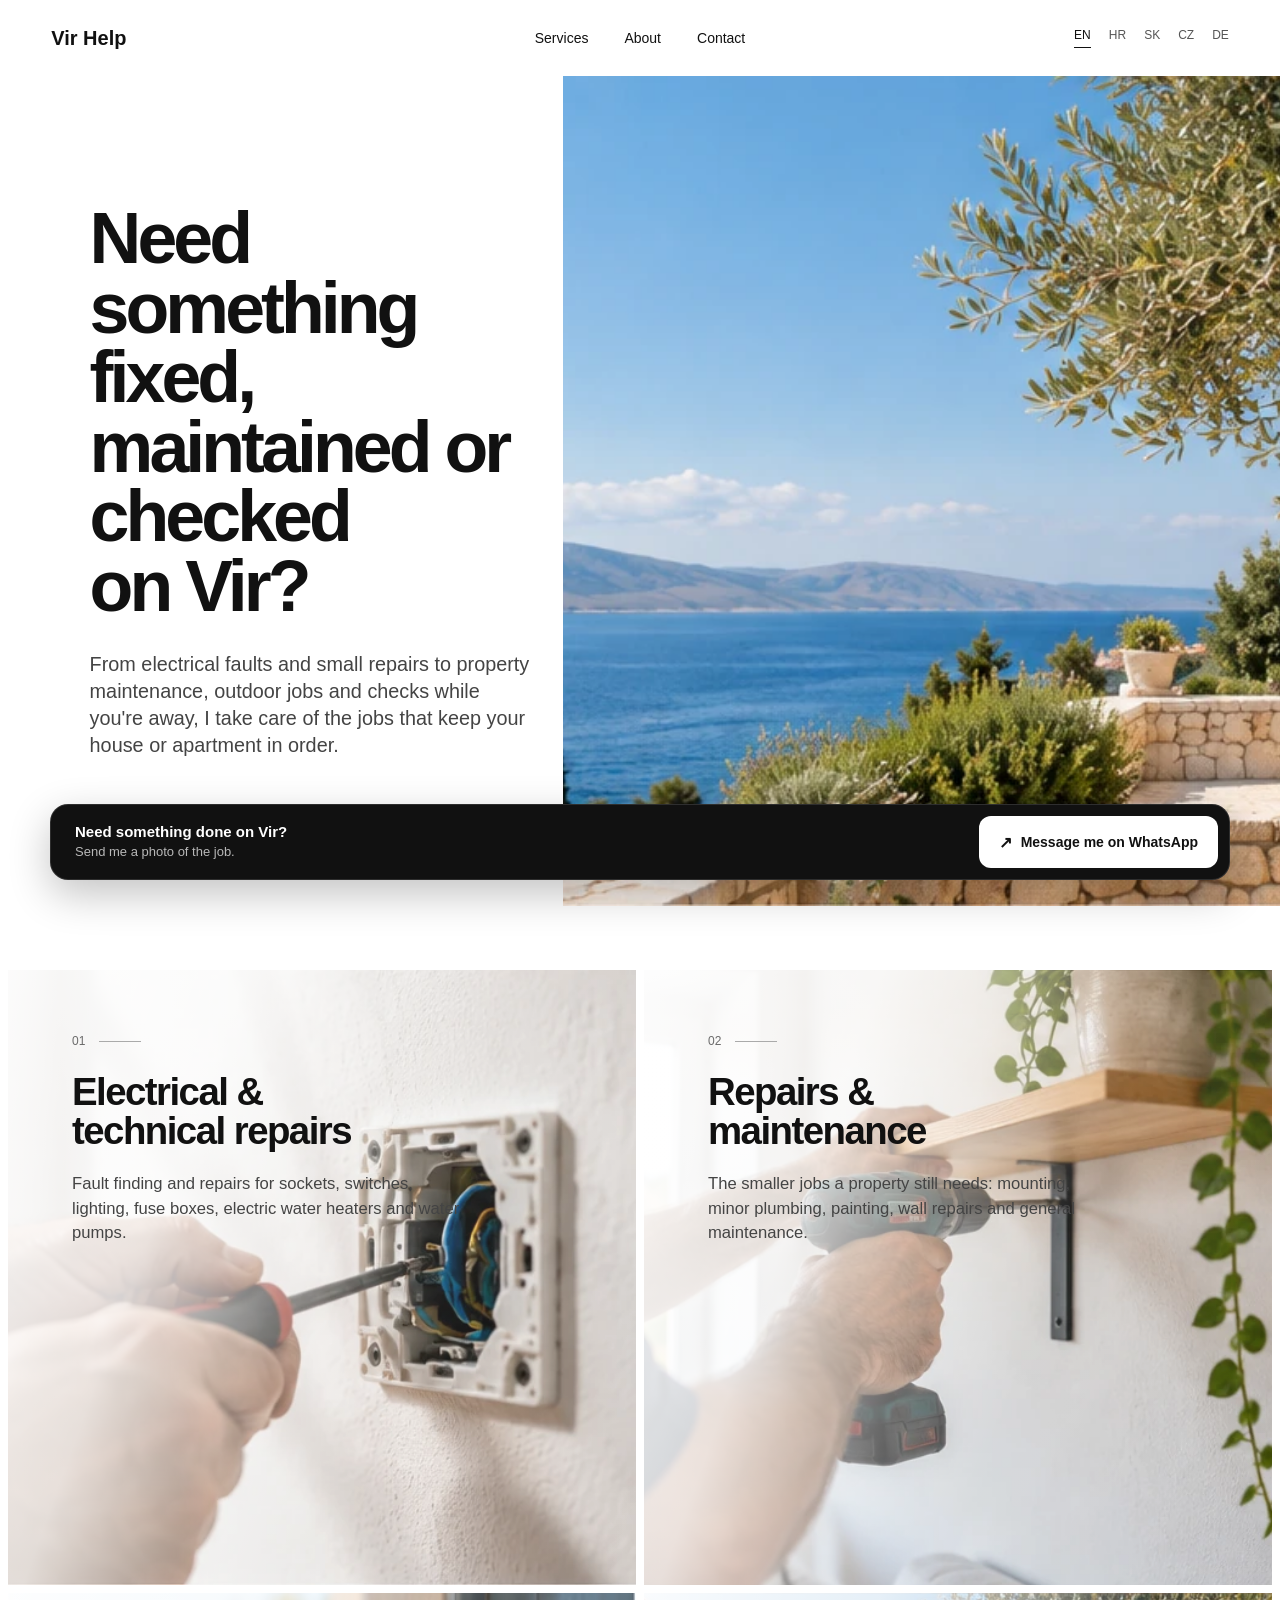
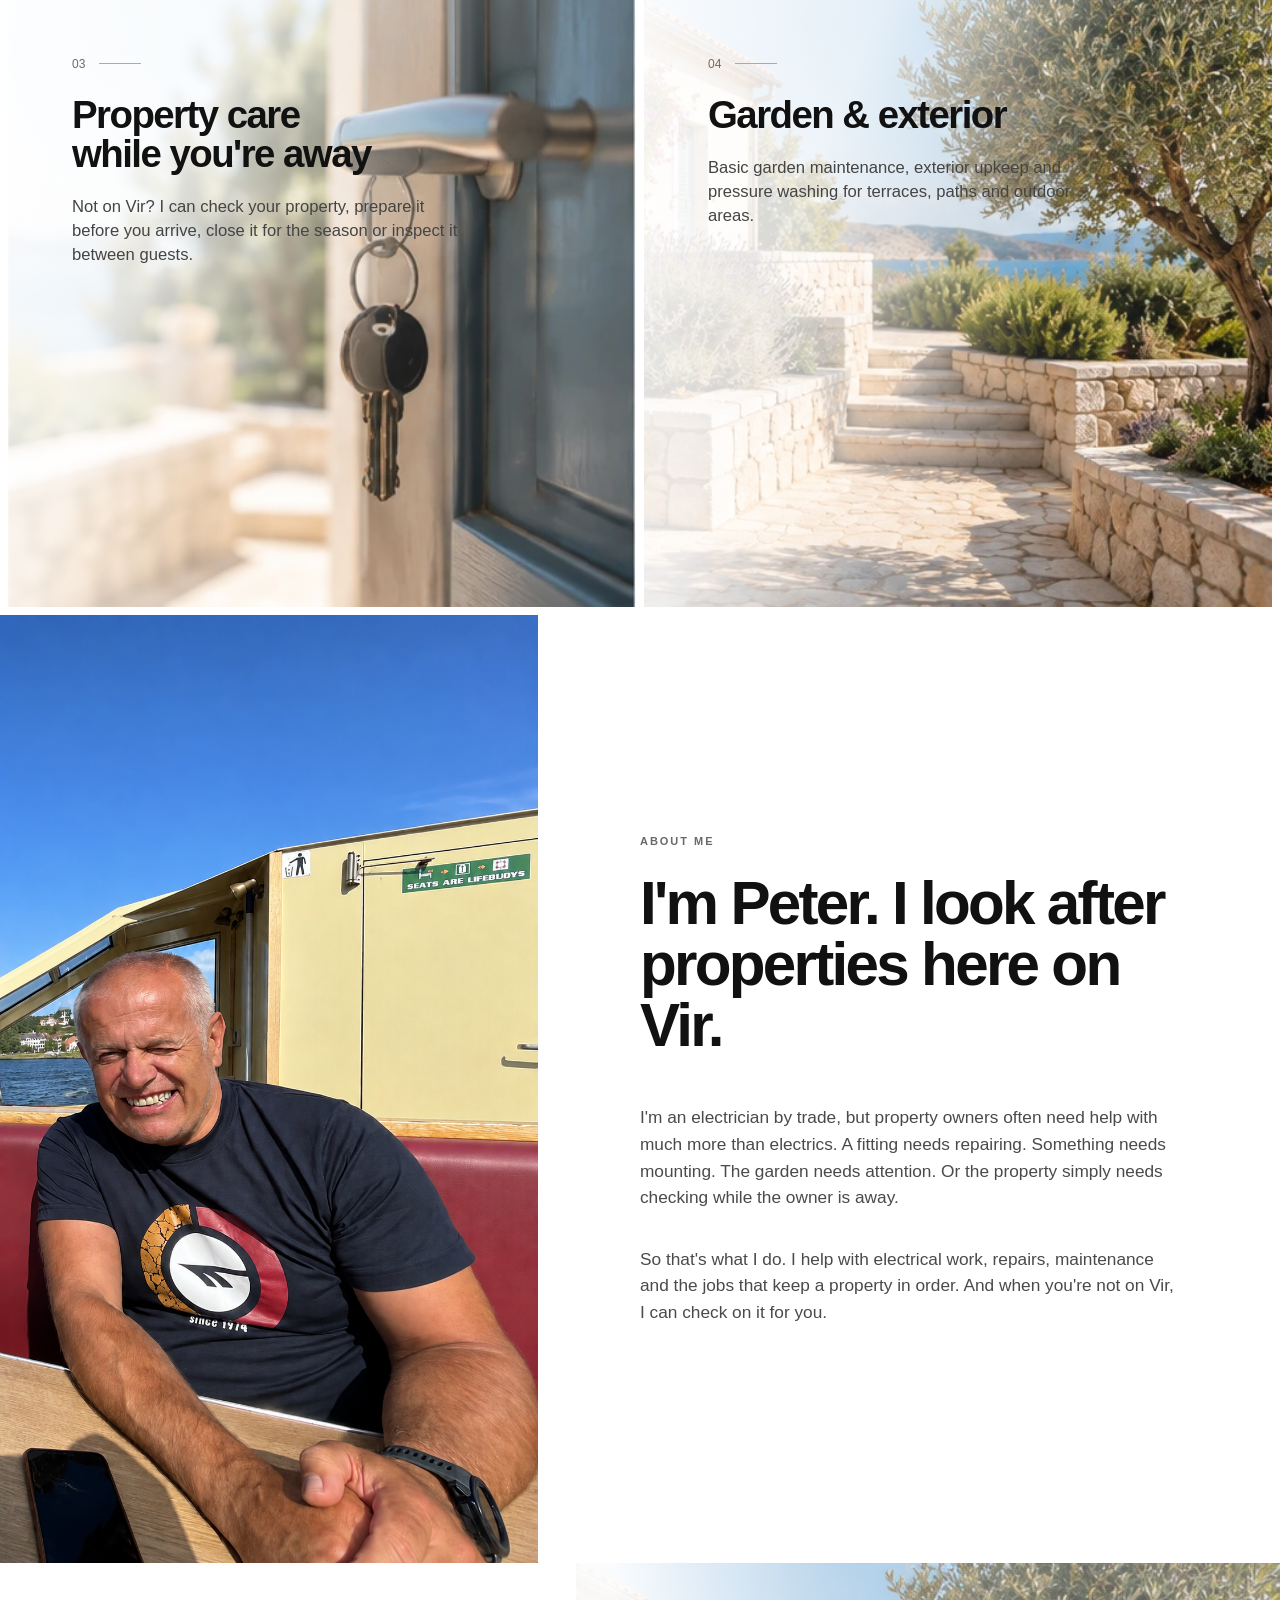
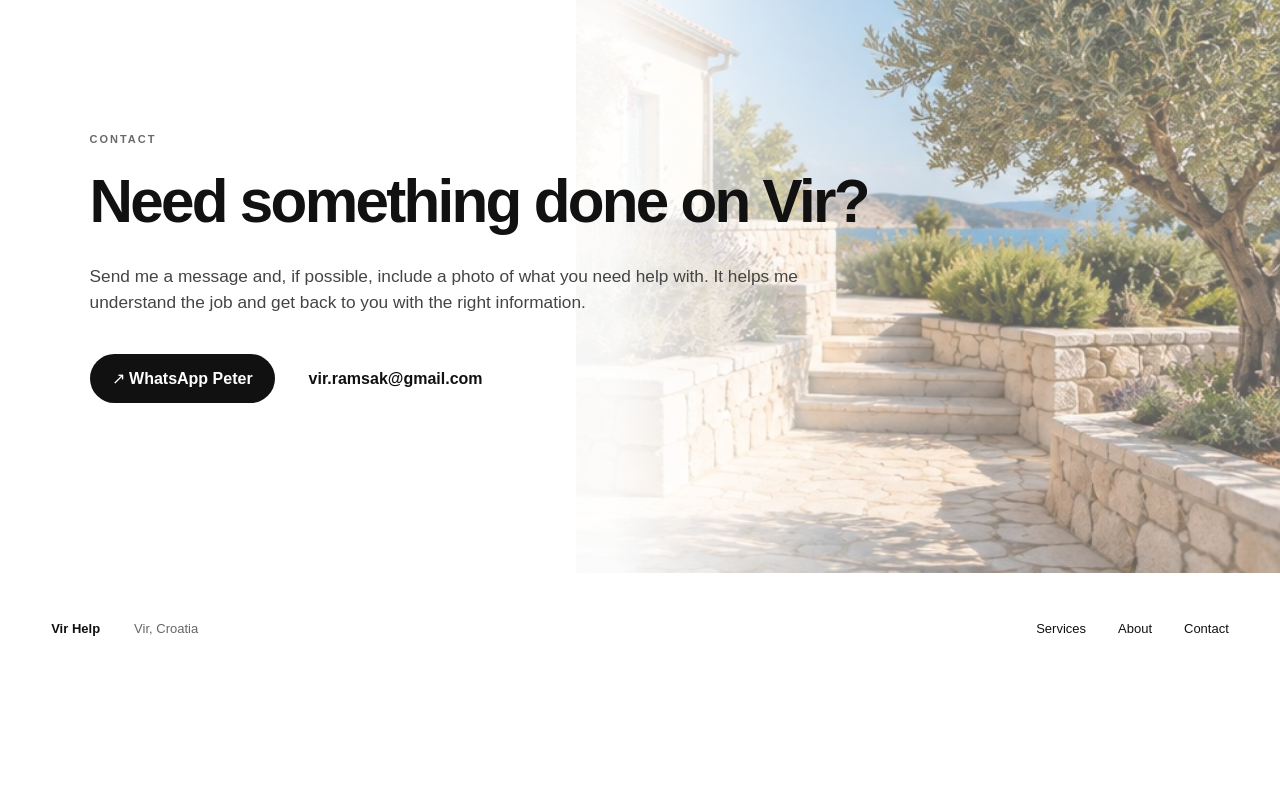
==== commit d5489d67: "Revise site copy and positioning" ====
--- a/index.html
+++ b/index.html
@@ -27,9 +27,8 @@
   <main id="top">
     <section class="hero">
       <div class="hero-copy">
-        <p class="eyebrow">LOCAL. PRACTICAL. RELIABLE.</p>
-        <h1>Technical help<br>for your property<br>on Vir.</h1>
-        <p class="hero-lede">Electrical repairs, property maintenance and practical help from someone based on the island.</p>
+        <h1>Need something fixed,<br>maintained or checked<br>on Vir?</h1>
+        <p class="hero-lede">From electrical faults and small repairs to property maintenance, outdoor jobs and checks while you're away, I take care of the jobs that keep your house or apartment in order.</p>
       </div>
       <div class="hero-image" role="img" aria-label="Property on Vir"></div>
     </section>
@@ -57,7 +56,7 @@
         <div class="service-copy">
           <p class="service-number">03 <span></span></p>
           <h2>Property care<br>while you're away</h2>
-          <p>Not on Vir? Peter can check your property, prepare it before you arrive, close it for the season or inspect it between guests.</p>
+          <p>Not on Vir? I can check your property, prepare it before you arrive, close it for the season or inspect it between guests.</p>
         </div>
       </article>
 
@@ -75,44 +74,36 @@
         <img src="peter.png" alt="Peter Ramsak">
       </div>
       <div class="about-copy">
-        <p class="eyebrow">ABOUT PETER</p>
-        <h2>A local pair of hands<br>you can rely on.</h2>
-        <p>Peter Ramsak lives on Vir and is an electrician by trade. Alongside electrical work, he helps property owners with repairs, maintenance and practical jobs around their homes and apartments.</p>
-        <p class="about-emphasis">And if you're not on the island, he can be there when you can't.</p>
-        <ul class="proof-list">
-          <li><span aria-hidden="true">⚡</span> Electrician by trade</li>
-          <li><span aria-hidden="true">⌖</span> Based on Vir</li>
-          <li><span aria-hidden="true">◉</span> Practical property maintenance experience</li>
-          <li><span aria-hidden="true">◌</span> Speaks Slovak and Czech</li>
-        </ul>
+        <p class="eyebrow">ABOUT ME</p>
+        <h2>I'm Peter. I look after<br>properties here on Vir.</h2>
+        <p>I'm an electrician by trade, but property owners often need help with much more than electrics. A fitting needs repairing. Something needs mounting. The garden needs attention. Or the property simply needs checking while the owner is away.</p>
+        <p>So that's what I do. I help with electrical work, repairs, maintenance and the jobs that keep a property in order. And when you're not on Vir, I can check on it for you.</p>
       </div>
     </section>
 
     <section class="contact" id="contact">
       <div class="contact-inner">
         <p class="eyebrow">CONTACT</p>
-        <h2>Need something fixed on Vir?</h2>
-        <p>Send Peter a message and, if possible, include a photo of the problem. It helps him understand what you need and get back to you with the right information.</p>
+        <h2>Need something done on Vir?</h2>
+        <p>Send me a message and, if possible, include a photo of what you need help with. It helps me understand the job and get back to you with the right information.</p>
         <div class="contact-actions">
           <a class="whatsapp" href="https://wa.me/385925024163" target="_blank" rel="noopener">
             <span aria-hidden="true">↗</span> WhatsApp Peter
           </a>
           <a href="mailto:vir.ramsak@gmail.com">vir.ramsak@gmail.com</a>
-          <span>Vir, Croatia</span>
         </div>
-        <p class="language-note">Peter speaks Slovak and Czech. Written enquiries in other languages are welcome via WhatsApp or email.</p>
       </div>
     </section>
   </main>
 
   <aside class="sticky-contact" aria-label="Quick WhatsApp contact">
     <div class="sticky-contact-copy">
-      <strong>Need help with your property on Vir?</strong>
-      <span>Send Peter a photo of the problem.</span>
+      <strong>Need something done on Vir?</strong>
+      <span>Send me a photo of the job.</span>
     </div>
     <a class="sticky-whatsapp" href="https://wa.me/385925024163" target="_blank" rel="noopener" aria-label="Message Peter on WhatsApp">
       <span class="sticky-whatsapp-icon" aria-hidden="true">↗</span>
-      <span>WhatsApp Peter</span>
+      <span>Message me on WhatsApp</span>
     </a>
   </aside>
 
--- a/style.css
+++ b/style.css
@@ -1 +1,3 @@
 *{box-sizing:border-box}html{scroll-behavior:smooth}body{margin:0;background:#fff;color:#111;font-family:-apple-system,BlinkMacSystemFont,"Helvetica Neue",Arial,sans-serif;-webkit-font-smoothing:antialiased}a{color:inherit;text-decoration:none}.site-header{height:76px;display:grid;grid-template-columns:1fr auto 1fr;align-items:center;padding:0 clamp(24px,4vw,72px);font-size:14px;background:#fff}.brand{font-size:20px;font-weight:650}.main-nav{display:flex;gap:36px}.languages{justify-self:end;display:flex;gap:18px;font-size:12px}.languages .active{border-bottom:1px solid;padding-bottom:5px}.languages span{color:#555}.hero{min-height:720px;display:grid;grid-template-columns:44% 56%;overflow:hidden}.hero-copy{padding:clamp(90px,10vw,150px) clamp(32px,7vw,110px);padding-right:30px;z-index:2}.eyebrow{font-size:11px;letter-spacing:.18em;font-weight:600;color:#696969;margin:0 0 26px}.hero h1{font-size:clamp(54px,5.6vw,92px);line-height:.97;letter-spacing:-.055em;margin:0;max-width:750px;font-weight:650}.hero-lede{font-size:clamp(18px,1.55vw,25px);line-height:1.35;max-width:570px;color:#444;margin-top:30px}.hero-image{background:linear-gradient(90deg,#fff0 0%,#fff0 25%),url("hero.webp") center/cover no-repeat}.hero-gap{height:clamp(48px,5vw,74px)}.services-grid{display:grid;grid-template-columns:repeat(2,minmax(0,1fr));gap:8px;padding:0 8px}.service-card{position:relative;min-height:clamp(560px,48vw,730px);background-size:cover;background-position:center;overflow:hidden}.service-card:after{content:"";position:absolute;inset:0;background:linear-gradient(110deg,rgba(255,255,255,.96) 0%,rgba(255,255,255,.82) 28%,rgba(255,255,255,.12) 61%,rgba(255,255,255,0) 100%)}.electrical{background-image:url("electrical.webp")}.maintenance{background-image:url("maintenance.webp")}.property-care{background-image:url("property-care.webp")}.exterior{background-image:url("exterior.webp")}.service-copy{position:relative;z-index:1;padding:clamp(42px,5vw,76px);max-width:530px}.service-number{font-size:12px;color:#6a6a6a;display:flex;align-items:center;gap:14px;margin:0 0 24px}.service-number span{display:inline-block;width:42px;height:1px;background:#aaa}.service-card h2{font-size:clamp(32px,3vw,48px);line-height:1.02;letter-spacing:-.04em;margin:0 0 22px}.service-card p:not(.service-number){font-size:clamp(16px,1.3vw,20px);line-height:1.45;color:#444;margin:0;max-width:470px}.about{min-height:720px;display:grid;grid-template-columns:42% 58%;margin-top:8px}.about-photo{overflow:hidden}.about-photo img{width:100%;height:100%;object-fit:cover;object-position:center center;display:block}.about-copy{padding:clamp(70px,9vw,140px) clamp(45px,8vw,130px);display:flex;flex-direction:column;justify-content:center}.about h2,.contact h2{font-size:clamp(42px,4.7vw,76px);line-height:1.02;letter-spacing:-.045em;margin:0 0 30px}.about-copy>p:not(.eyebrow){font-size:clamp(17px,1.35vw,21px);line-height:1.55;color:#4a4a4a;max-width:690px}.about-emphasis{color:#111!important;font-weight:600}.proof-list{list-style:none;padding:20px 0 0;margin:0;display:grid;gap:20px;font-size:17px}.proof-list li{display:flex;align-items:center;gap:16px}.proof-list li span{width:24px;text-align:center}.contact{min-height:610px;display:flex;align-items:center;background:linear-gradient(90deg,rgba(255,255,255,1) 0%,rgba(255,255,255,.96) 48%,rgba(255,255,255,.35) 72%),url("exterior.webp") right center/55% 100% no-repeat}.contact-inner{padding:clamp(75px,8vw,130px) clamp(32px,7vw,110px);max-width:1050px}.contact-inner>p:not(.eyebrow):not(.language-note){font-size:clamp(17px,1.35vw,21px);line-height:1.55;color:#444;max-width:760px}.contact-actions{display:flex;align-items:center;flex-wrap:wrap;gap:20px 34px;margin-top:38px;font-size:16px;font-weight:550}.whatsapp{background:#111;color:#fff;padding:15px 22px;border-radius:999px}.language-note{margin-top:34px;color:#666;font-size:14px;line-height:1.5}footer{min-height:110px;display:grid;grid-template-columns:auto auto 1fr;gap:34px;align-items:center;padding:0 clamp(24px,4vw,72px);font-size:13px}footer span{color:#666}footer nav{justify-self:end;display:flex;gap:32px}@media(max-width:850px){.site-header{grid-template-columns:1fr auto;height:66px}.main-nav{display:none}.languages{gap:11px}.hero{grid-template-columns:1fr;min-height:auto}.hero-copy{padding:85px 24px 60px}.hero h1{font-size:clamp(50px,13vw,74px)}.hero-image{height:50vh;min-height:380px}.hero-gap{height:48px}.services-grid{grid-template-columns:1fr;padding:0 6px;gap:6px}.service-card{min-height:620px}.service-copy{padding:42px 28px}.service-card:after{background:linear-gradient(180deg,rgba(255,255,255,.96) 0%,rgba(255,255,255,.78) 30%,rgba(255,255,255,0) 68%)}.about{grid-template-columns:1fr;min-height:auto;margin-top:6px}.about-photo{height:70vh;min-height:520px}.about-copy{padding:80px 24px 90px}.contact{min-height:650px;background:linear-gradient(180deg,#fff 0%,rgba(255,255,255,.94) 55%,rgba(255,255,255,.35) 100%),url("exterior.webp") center bottom/cover no-repeat}.contact-inner{padding:85px 24px 150px}.contact-actions{align-items:flex-start;flex-direction:column}.whatsapp{padding:16px 22px}footer{grid-template-columns:1fr 1fr;padding:30px 24px;gap:12px}footer nav{grid-column:1/-1;justify-self:start;margin-top:12px;gap:24px}}@media(max-width:480px){.languages span:nth-of-type(1),.languages span:nth-of-type(4){display:none}.service-card{min-height:570px}.about-photo{min-height:460px}.hero-image{min-height:330px}}@media(prefers-reduced-motion:reduce){html{scroll-behavior:auto}}
+/* Persistent WhatsApp CTA */
+body{padding-bottom:112px}.sticky-contact{position:fixed!important;left:50%!important;right:auto!important;bottom:20px!important;transform:translateX(-50%)!important;z-index:2147483647!important;width:calc(100% - 48px)!important;max-width:1180px!important;min-height:76px!important;padding:11px 11px 11px 24px!important;display:flex!important;align-items:center!important;justify-content:space-between!important;gap:24px!important;background:#111!important;color:#fff!important;border:1px solid rgba(255,255,255,.12)!important;border-radius:18px!important;box-shadow:0 14px 42px rgba(0,0,0,.24)!important;-webkit-backdrop-filter:blur(14px);backdrop-filter:blur(14px)}.sticky-contact-copy{display:flex;flex-direction:column;gap:3px;min-width:0}.sticky-contact-copy strong{font-size:15px;line-height:1.25;font-weight:650}.sticky-contact-copy span{font-size:13px;line-height:1.3;color:rgba(255,255,255,.7)}.sticky-whatsapp{flex:0 0 auto;min-height:52px;padding:0 20px;display:inline-flex;align-items:center;justify-content:center;gap:9px;background:#fff;color:#111;border-radius:12px;font-size:14px;font-weight:650;transition:transform .18s ease,background-color .18s ease}.sticky-whatsapp:hover{transform:translateY(-1px);background:#f2f2f2}.sticky-whatsapp:focus-visible{outline:3px solid #fff;outline-offset:3px}.sticky-whatsapp-icon{font-size:16px}@media(max-width:650px){body{padding-bottom:90px}.sticky-contact{left:10px!important;right:10px!important;bottom:max(10px,env(safe-area-inset-bottom))!important;transform:none!important;width:auto!important;max-width:none!important;min-height:68px!important;padding:8px 8px 8px 16px!important;border-radius:16px!important;gap:12px!important}.sticky-contact-copy strong{font-size:14px}.sticky-contact-copy span{display:none}.sticky-whatsapp{min-height:50px;padding:0 16px;border-radius:11px;font-size:14px}}@media(max-width:390px){.sticky-contact-copy strong{max-width:125px;font-size:13px}.sticky-whatsapp{padding:0 13px}}@media(prefers-reduced-motion:reduce){.sticky-whatsapp{transition:none}}
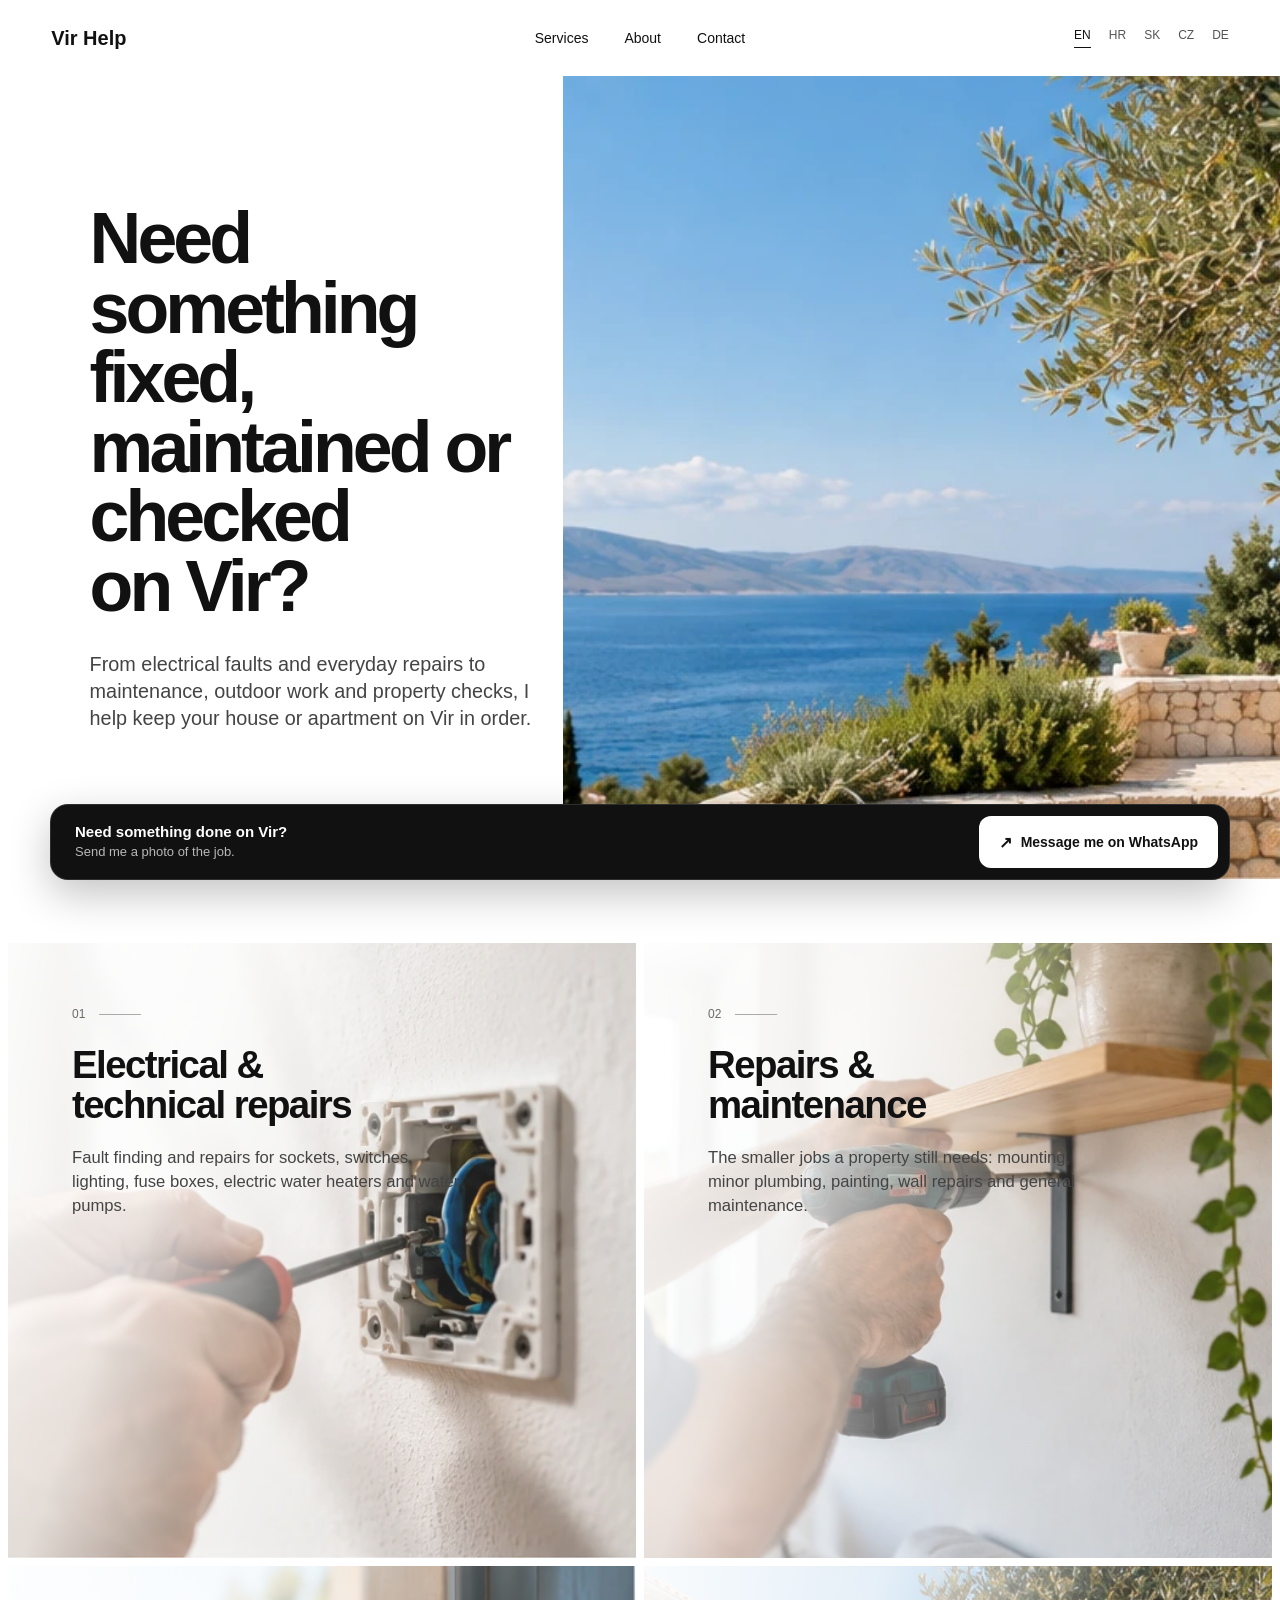
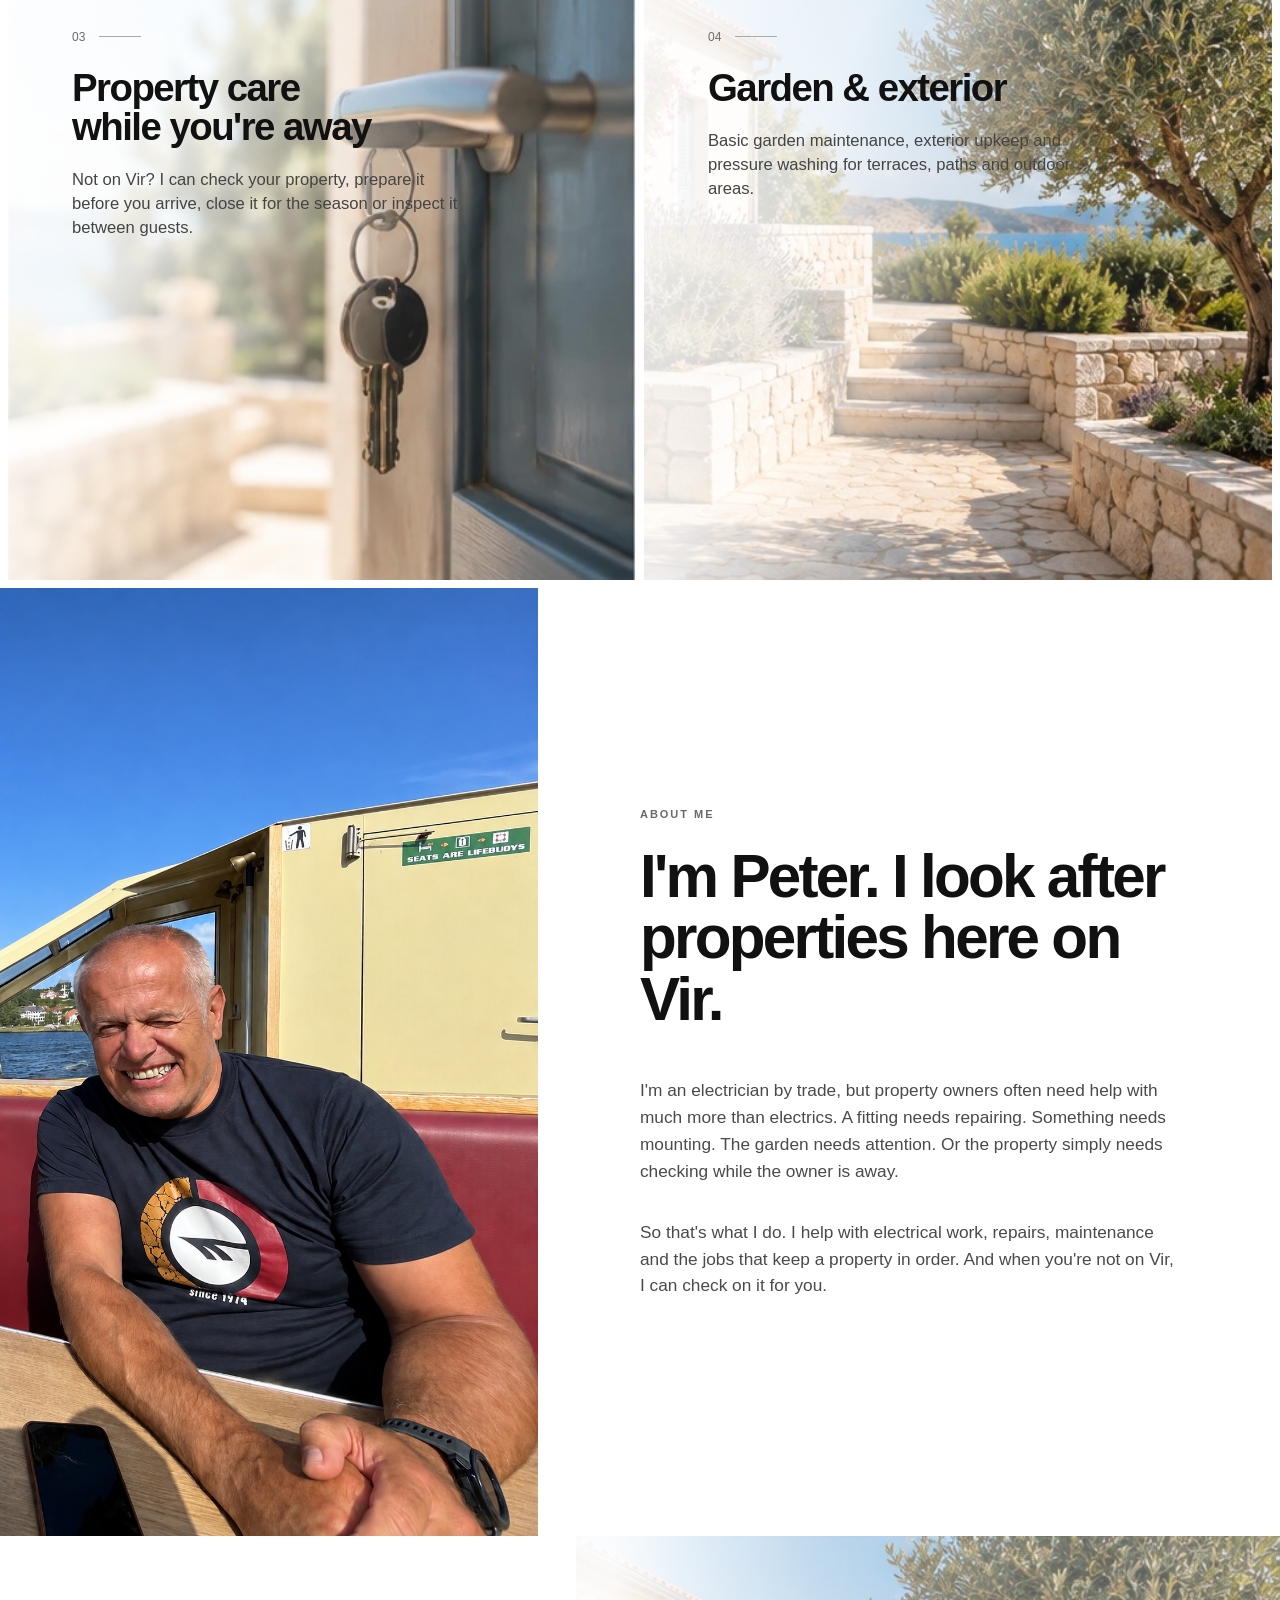
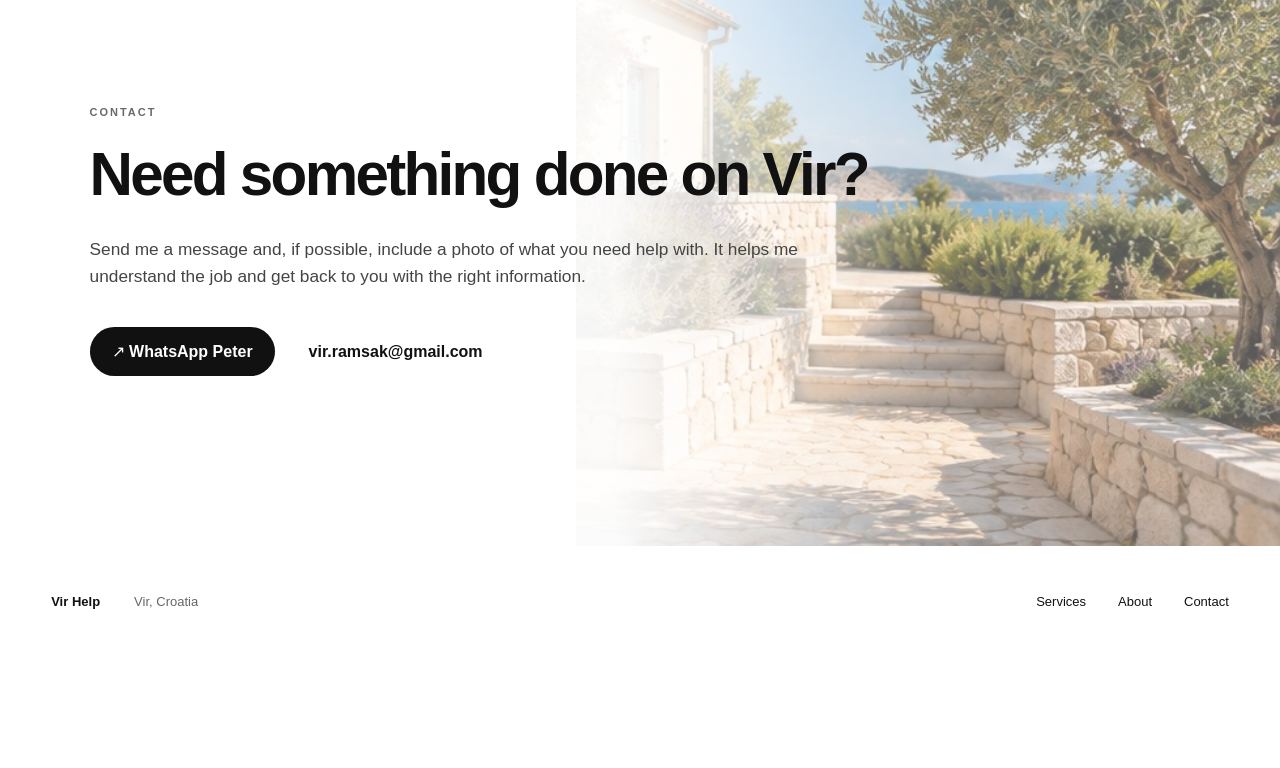
==== commit 5bbb5e00: "Refine hero supporting copy" ====
--- a/index.html
+++ b/index.html
@@ -28,7 +28,7 @@
     <section class="hero">
       <div class="hero-copy">
         <h1>Need something fixed,<br>maintained or checked<br>on Vir?</h1>
-        <p class="hero-lede">From electrical faults and small repairs to property maintenance, outdoor jobs and checks while you're away, I take care of the jobs that keep your house or apartment in order.</p>
+        <p class="hero-lede">From electrical faults and everyday repairs to maintenance, outdoor work and property checks, I help keep your house or apartment on Vir in order.</p>
       </div>
       <div class="hero-image" role="img" aria-label="Property on Vir"></div>
     </section>
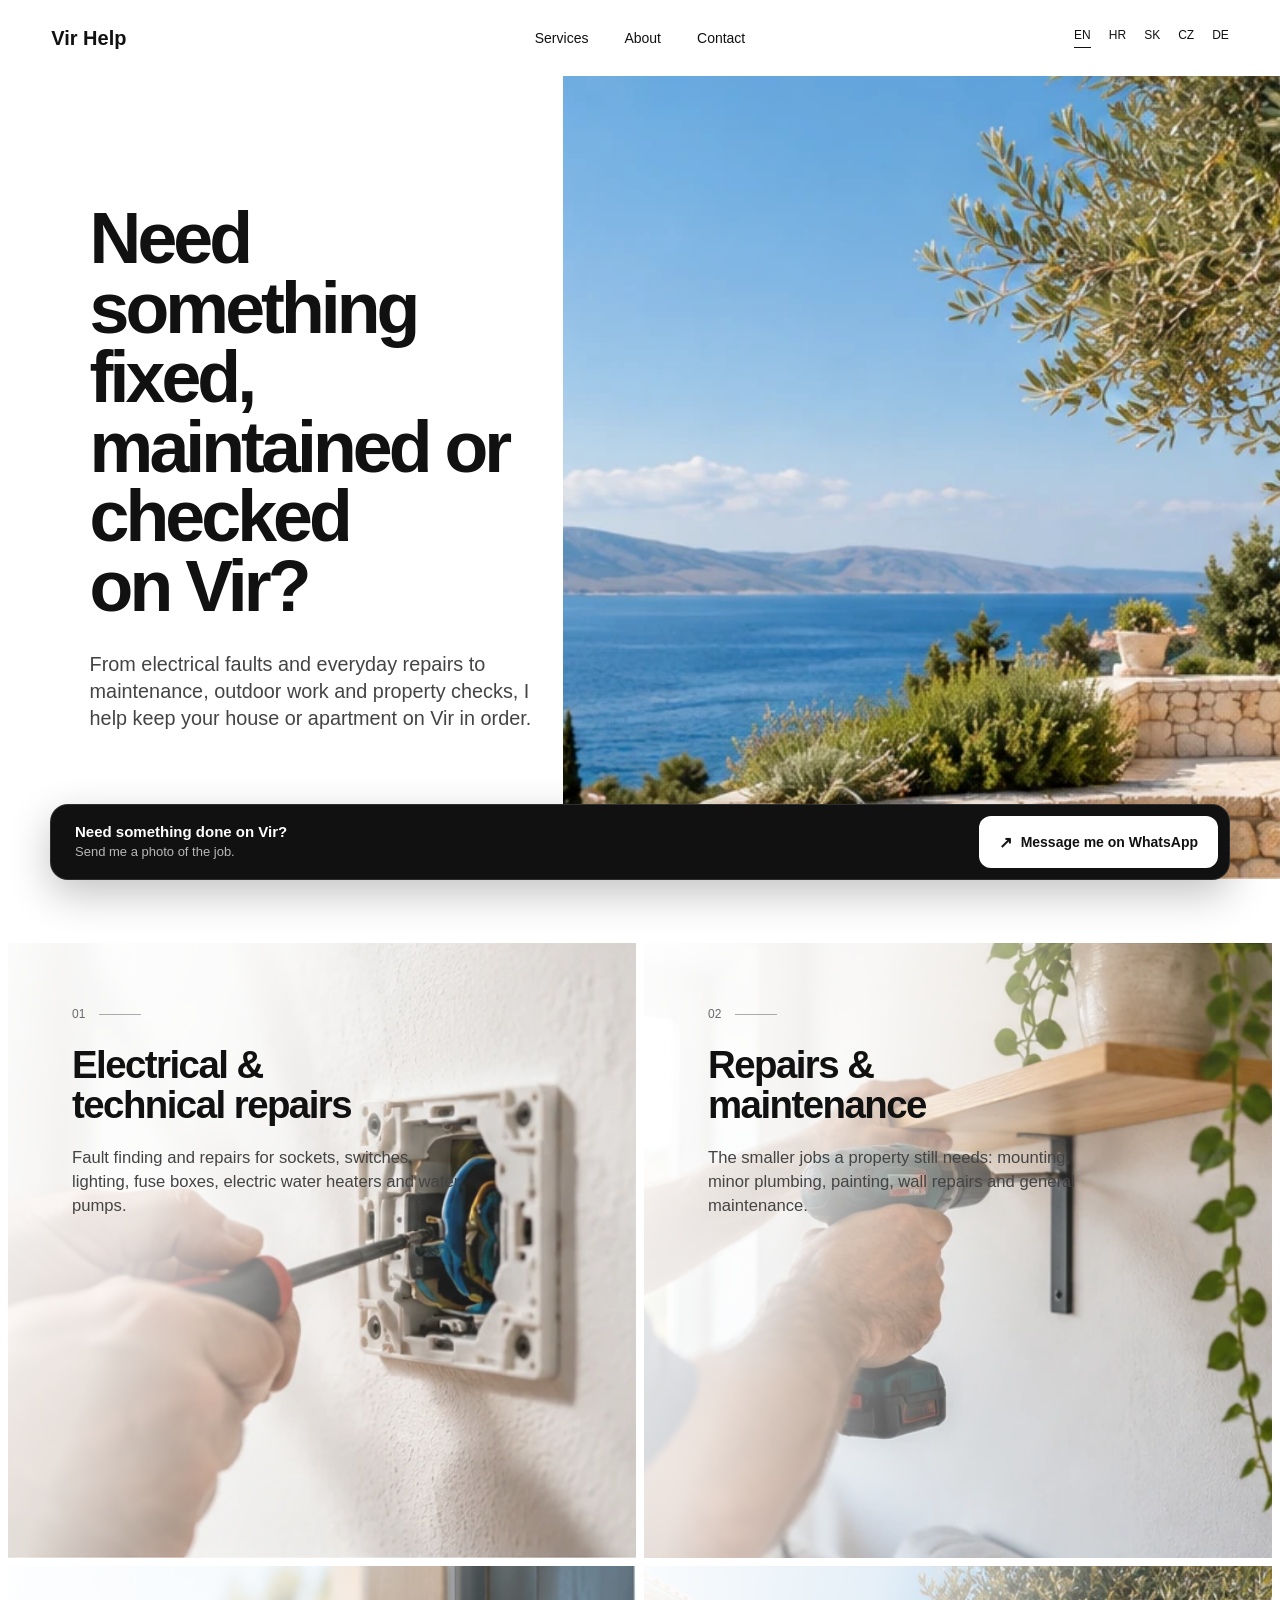
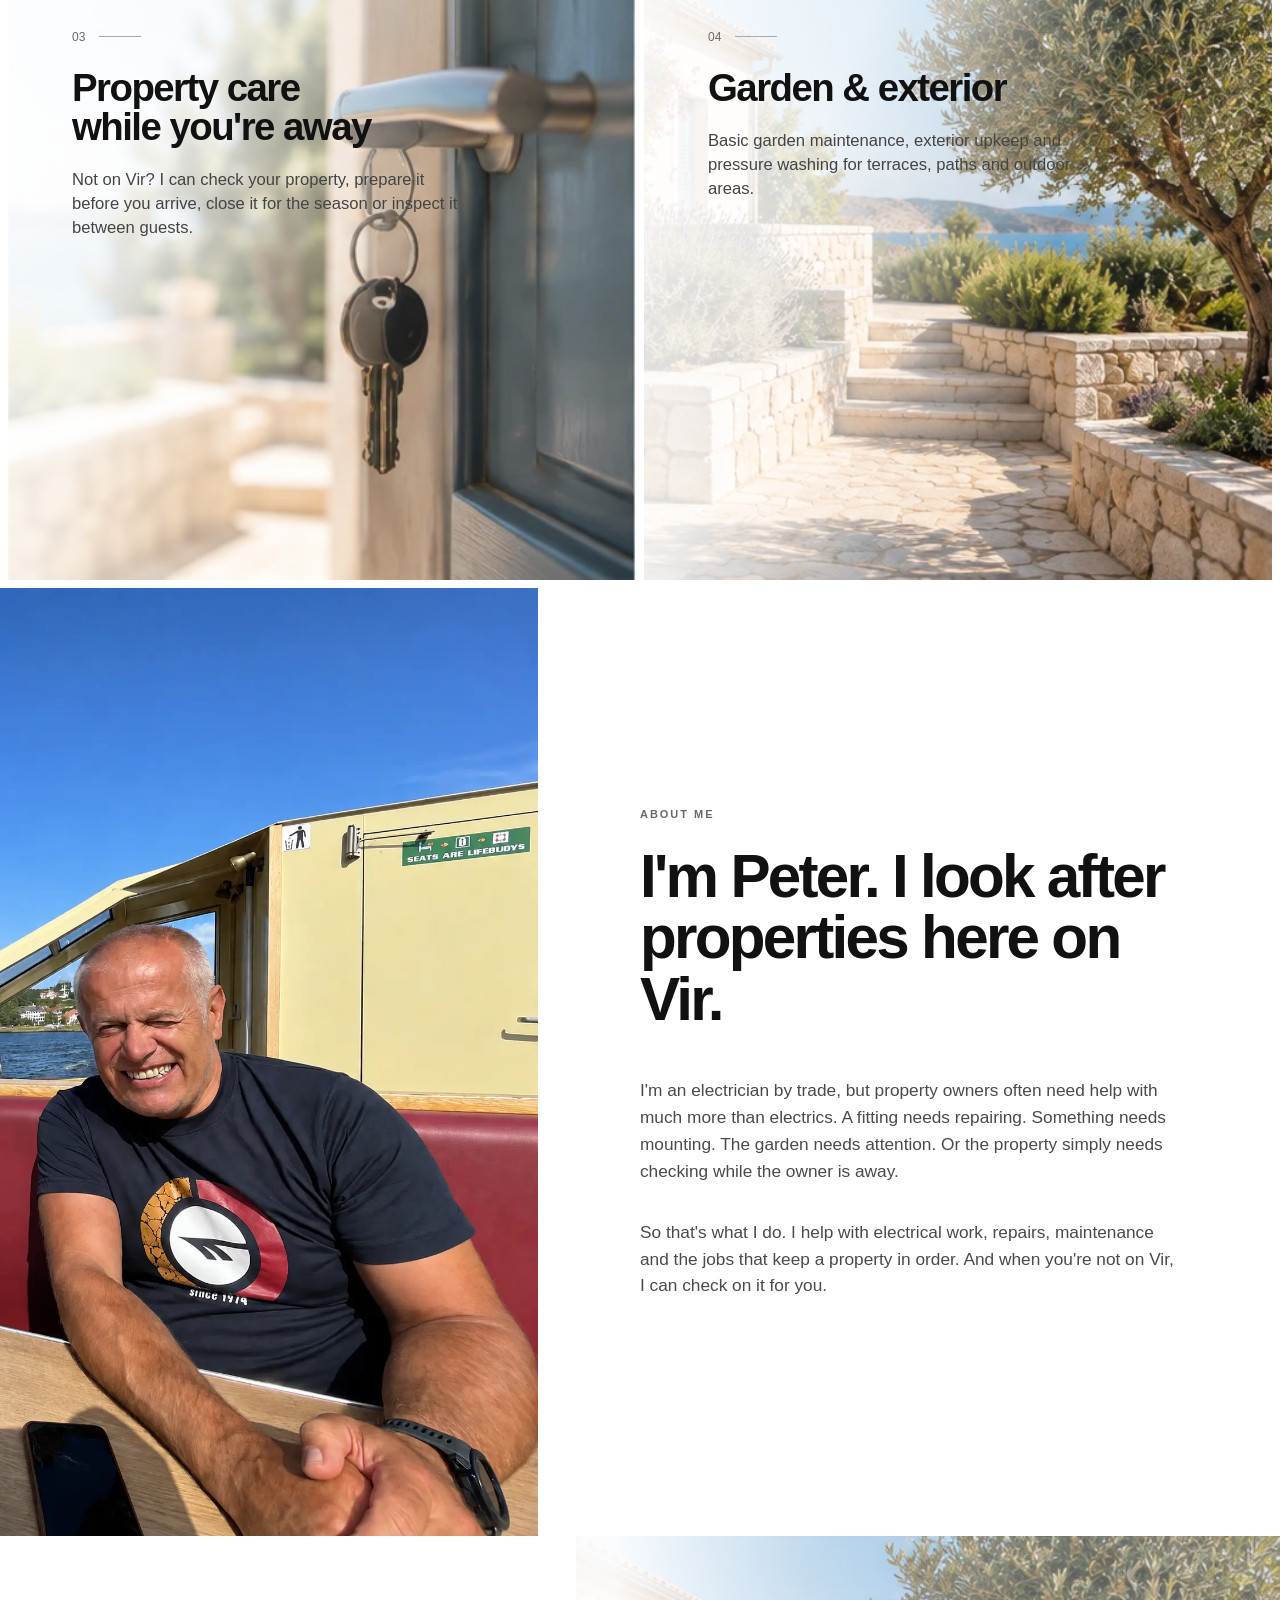
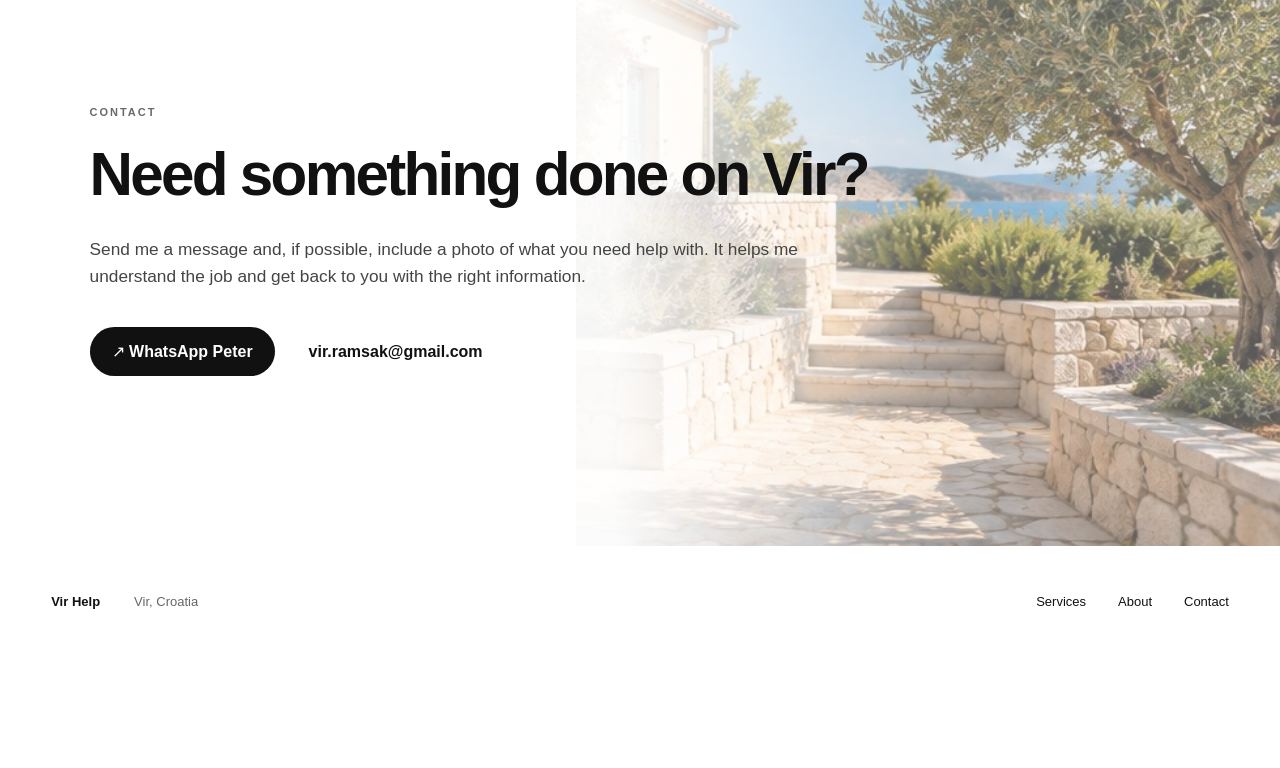
==== commit 915629d0: "Add multilingual SEO architecture and update English page" ====
--- a/index.html
+++ b/index.html
@@ -3,24 +3,39 @@
 <head>
   <meta charset="utf-8">
   <meta name="viewport" content="width=device-width, initial-scale=1">
-  <title>Vir Help | Electrical Repairs & Property Maintenance on Vir</title>
-  <meta name="description" content="Local electrical repairs, property maintenance and property care on Vir, Croatia. Technical help for homeowners, holiday properties and apartments.">
-  <meta property="og:title" content="Vir Help | Technical help for your property on Vir">
-  <meta property="og:description" content="Electrical repairs, property maintenance and practical help from someone based on the island.">
+  <title>Property Repairs & Maintenance on Vir | Vir Help</title>
+  <meta name="description" content="Repairs, maintenance, electrical work, property checks and outdoor jobs on Vir, Croatia. Contact Peter directly on WhatsApp.">
+  <link rel="canonical" href="https://virhelp.com/">
+  <link rel="alternate" hreflang="en" href="https://virhelp.com/">
+  <link rel="alternate" hreflang="hr" href="https://virhelp.com/hr/">
+  <link rel="alternate" hreflang="sk" href="https://virhelp.com/sk/">
+  <link rel="alternate" hreflang="cs" href="https://virhelp.com/cs/">
+  <link rel="alternate" hreflang="de" href="https://virhelp.com/de/">
+  <link rel="alternate" hreflang="x-default" href="https://virhelp.com/">
+  <meta property="og:type" content="website">
+  <meta property="og:site_name" content="Vir Help">
+  <meta property="og:url" content="https://virhelp.com/">
+  <meta property="og:title" content="Property Repairs & Maintenance on Vir | Vir Help">
+  <meta property="og:description" content="Repairs, maintenance, electrical work, property checks and outdoor jobs on Vir, Croatia. Contact Peter directly on WhatsApp.">
+  <meta property="og:locale" content="en">
   <meta name="theme-color" content="#ffffff">
+  <script type="application/ld+json">{"@context":"https://schema.org","@type":"LocalBusiness","name":"Vir Help","url":"https://virhelp.com/","email":"vir.ramsak@gmail.com","areaServed":{"@type":"Place","name":"Vir, Croatia"},"description":"Repairs, maintenance, electrical work, property checks and outdoor jobs on Vir, Croatia. Contact Peter directly on WhatsApp."}</script>
   <link rel="stylesheet" href="style.css">
 </head>
 <body>
   <header class="site-header">
     <a class="brand" href="#top">Vir Help</a>
-    <nav class="main-nav" aria-label="Main navigation">
+    <nav class="main-nav" aria-label="Services">
       <a href="#services">Services</a>
       <a href="#about">About</a>
       <a href="#contact">Contact</a>
     </nav>
     <nav class="languages" aria-label="Languages">
-      <a class="active" href="#" aria-current="page">EN</a>
-      <span>HR</span><span>SK</span><span>CZ</span><span>DE</span>
+      <a class="active" aria-current="page" href="https://virhelp.com/">EN</a>
+      <a href="https://virhelp.com/hr/">HR</a>
+      <a href="https://virhelp.com/sk/">SK</a>
+      <a href="https://virhelp.com/cs/">CZ</a>
+      <a href="https://virhelp.com/de/">DE</a>
     </nav>
   </header>
 
@@ -30,7 +45,7 @@
         <h1>Need something fixed,<br>maintained or checked<br>on Vir?</h1>
         <p class="hero-lede">From electrical faults and everyday repairs to maintenance, outdoor work and property checks, I help keep your house or apartment on Vir in order.</p>
       </div>
-      <div class="hero-image" role="img" aria-label="Property on Vir"></div>
+      <div class="hero-image" role="img" aria-label="Vir"></div>
     </section>
 
     <div class="hero-gap" aria-hidden="true"></div>
@@ -71,7 +86,7 @@
 
     <section class="about" id="about">
       <div class="about-photo">
-        <img src="peter.png" alt="Peter Ramsak">
+        <img src="peter.webp" alt="Peter Ramsak" loading="lazy">
       </div>
       <div class="about-copy">
         <p class="eyebrow">ABOUT ME</p>
@@ -110,7 +125,7 @@
   <footer>
     <strong>Vir Help</strong>
     <span>Vir, Croatia</span>
-    <nav aria-label="Footer navigation">
+    <nav aria-label="Services">
       <a href="#services">Services</a>
       <a href="#about">About</a>
       <a href="#contact">Contact</a>
